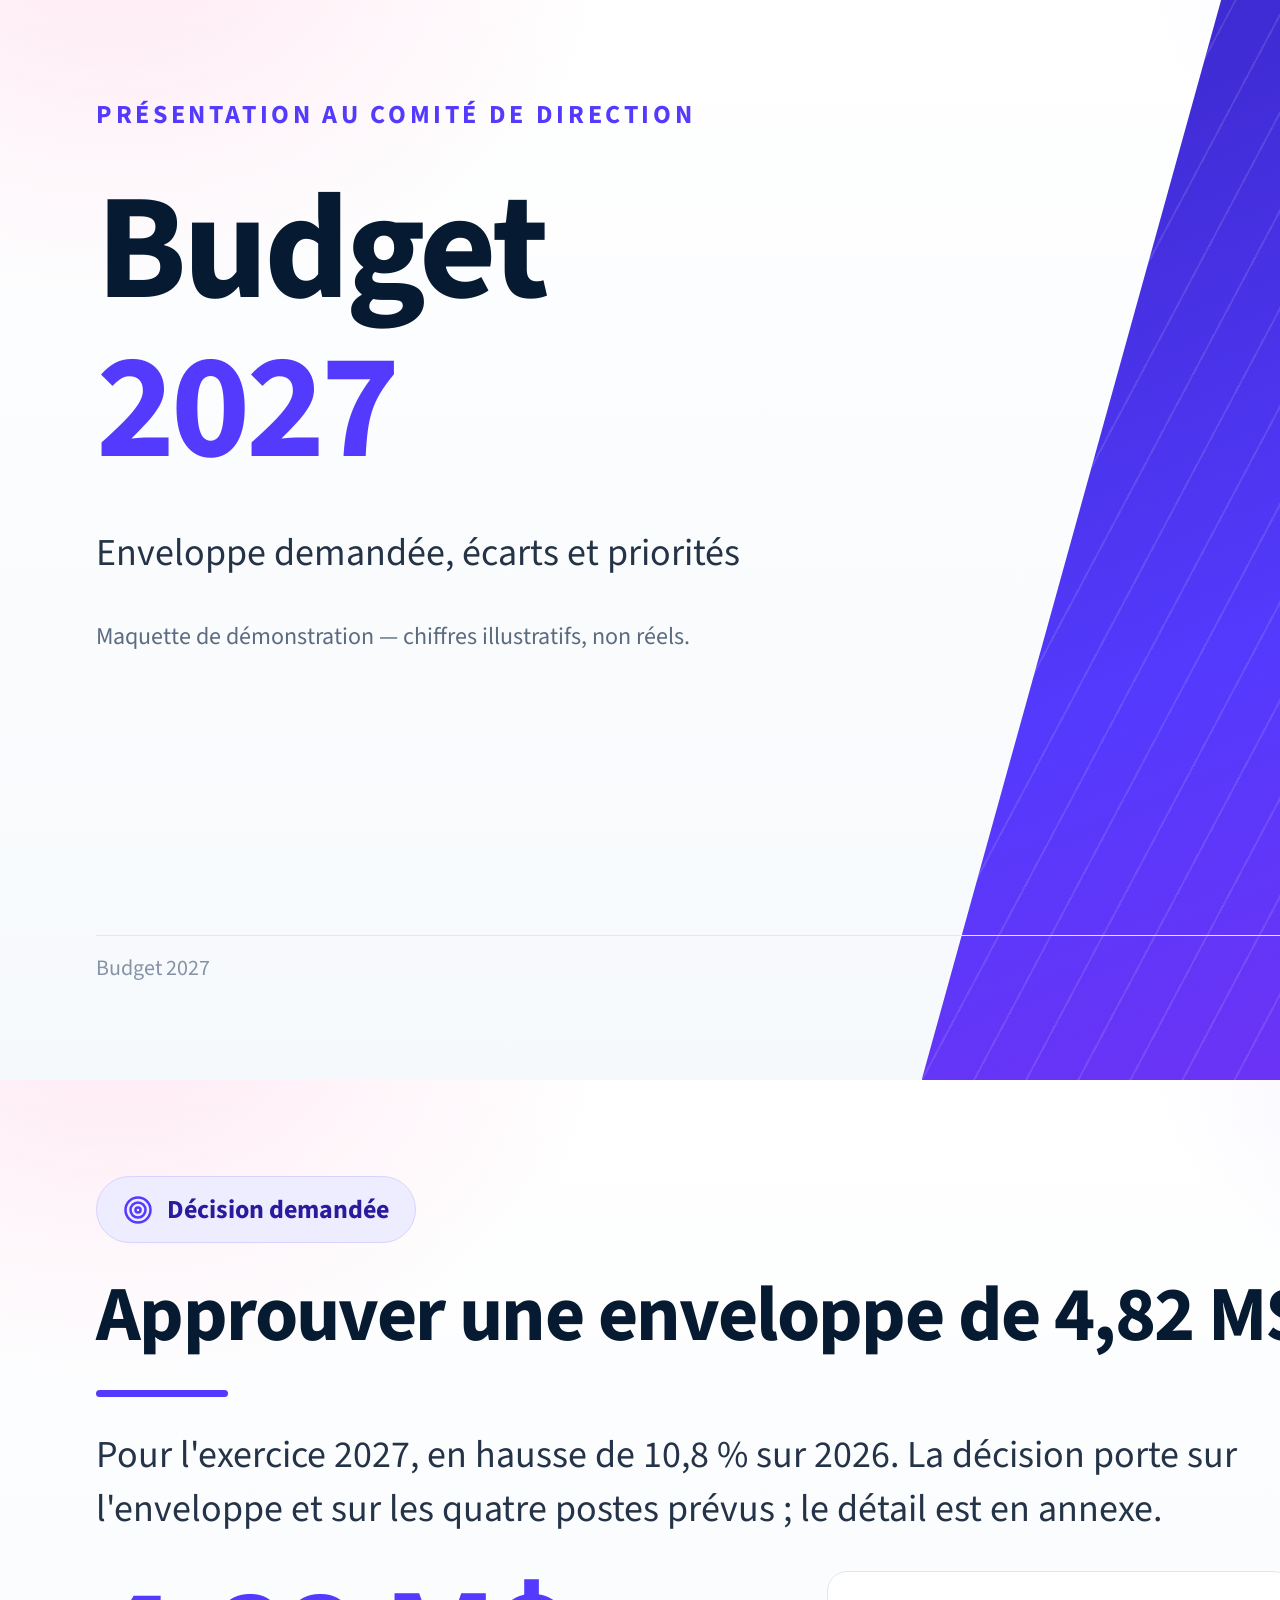
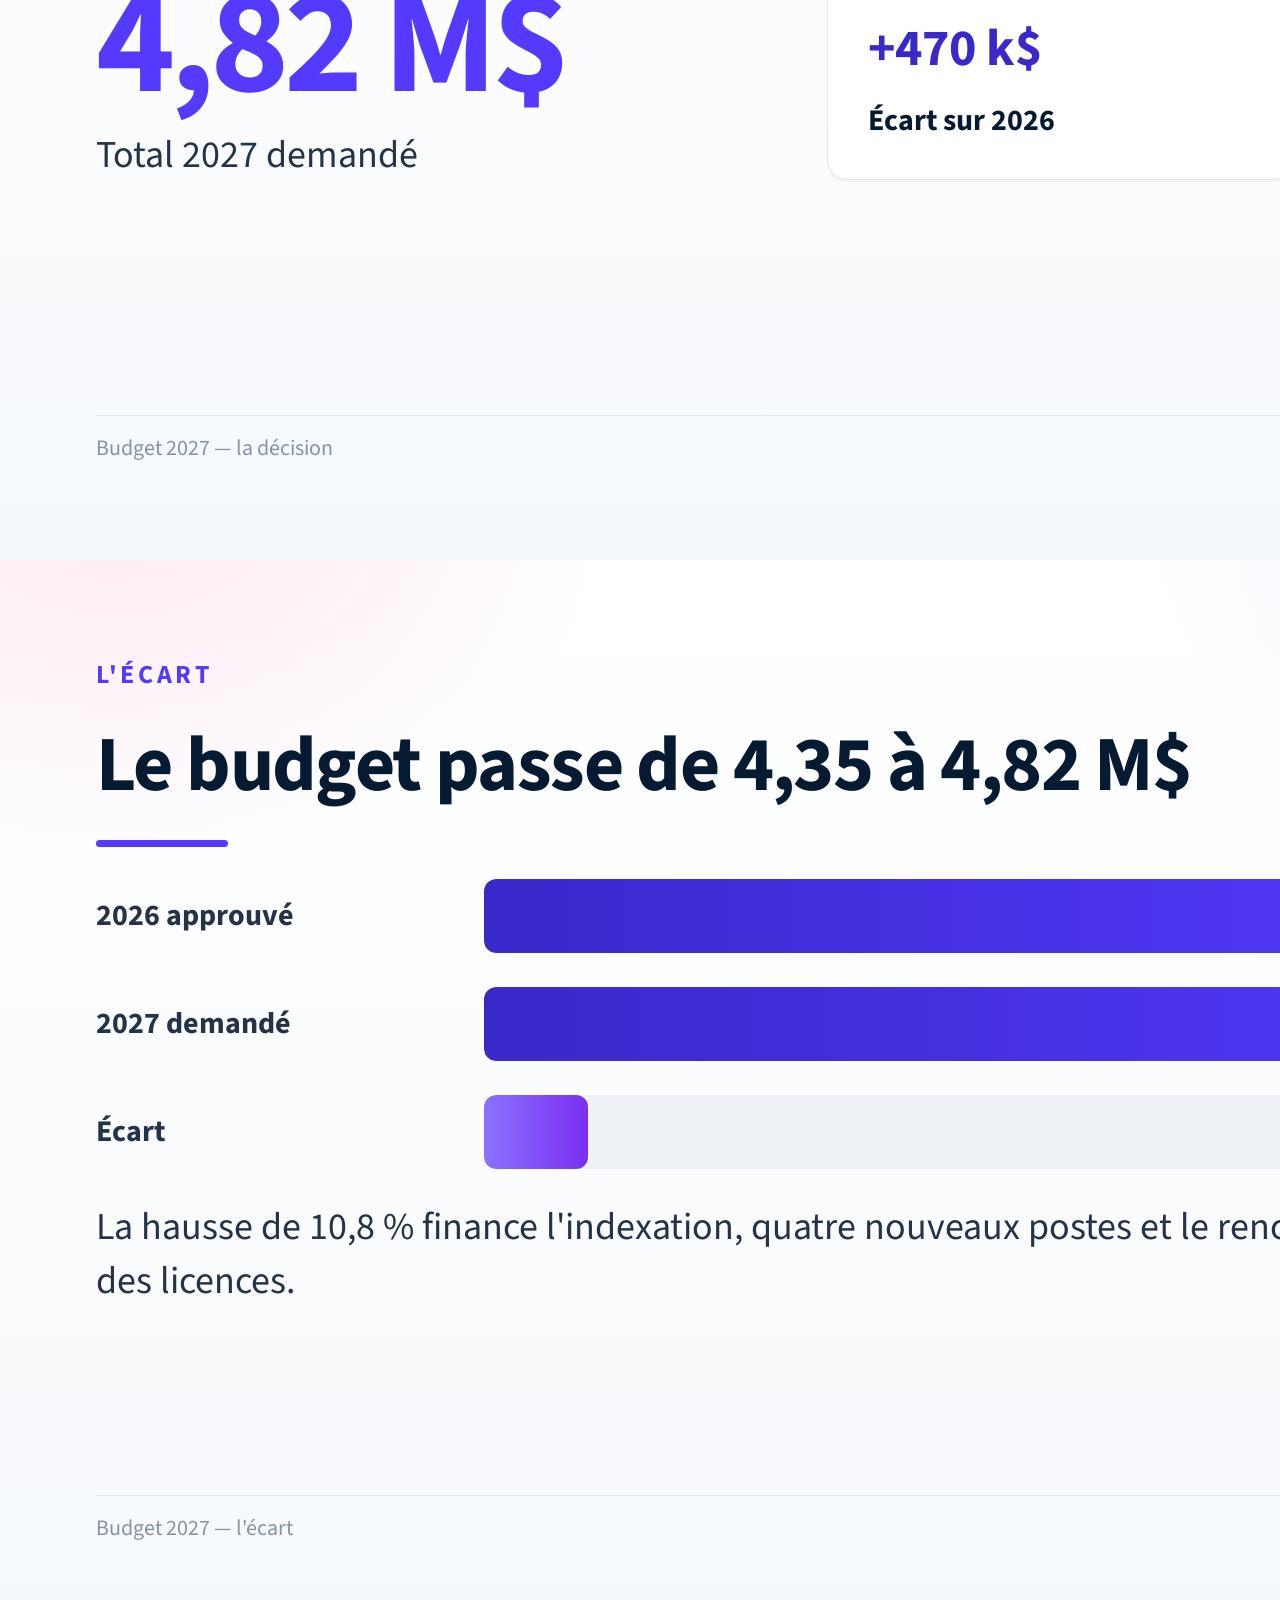
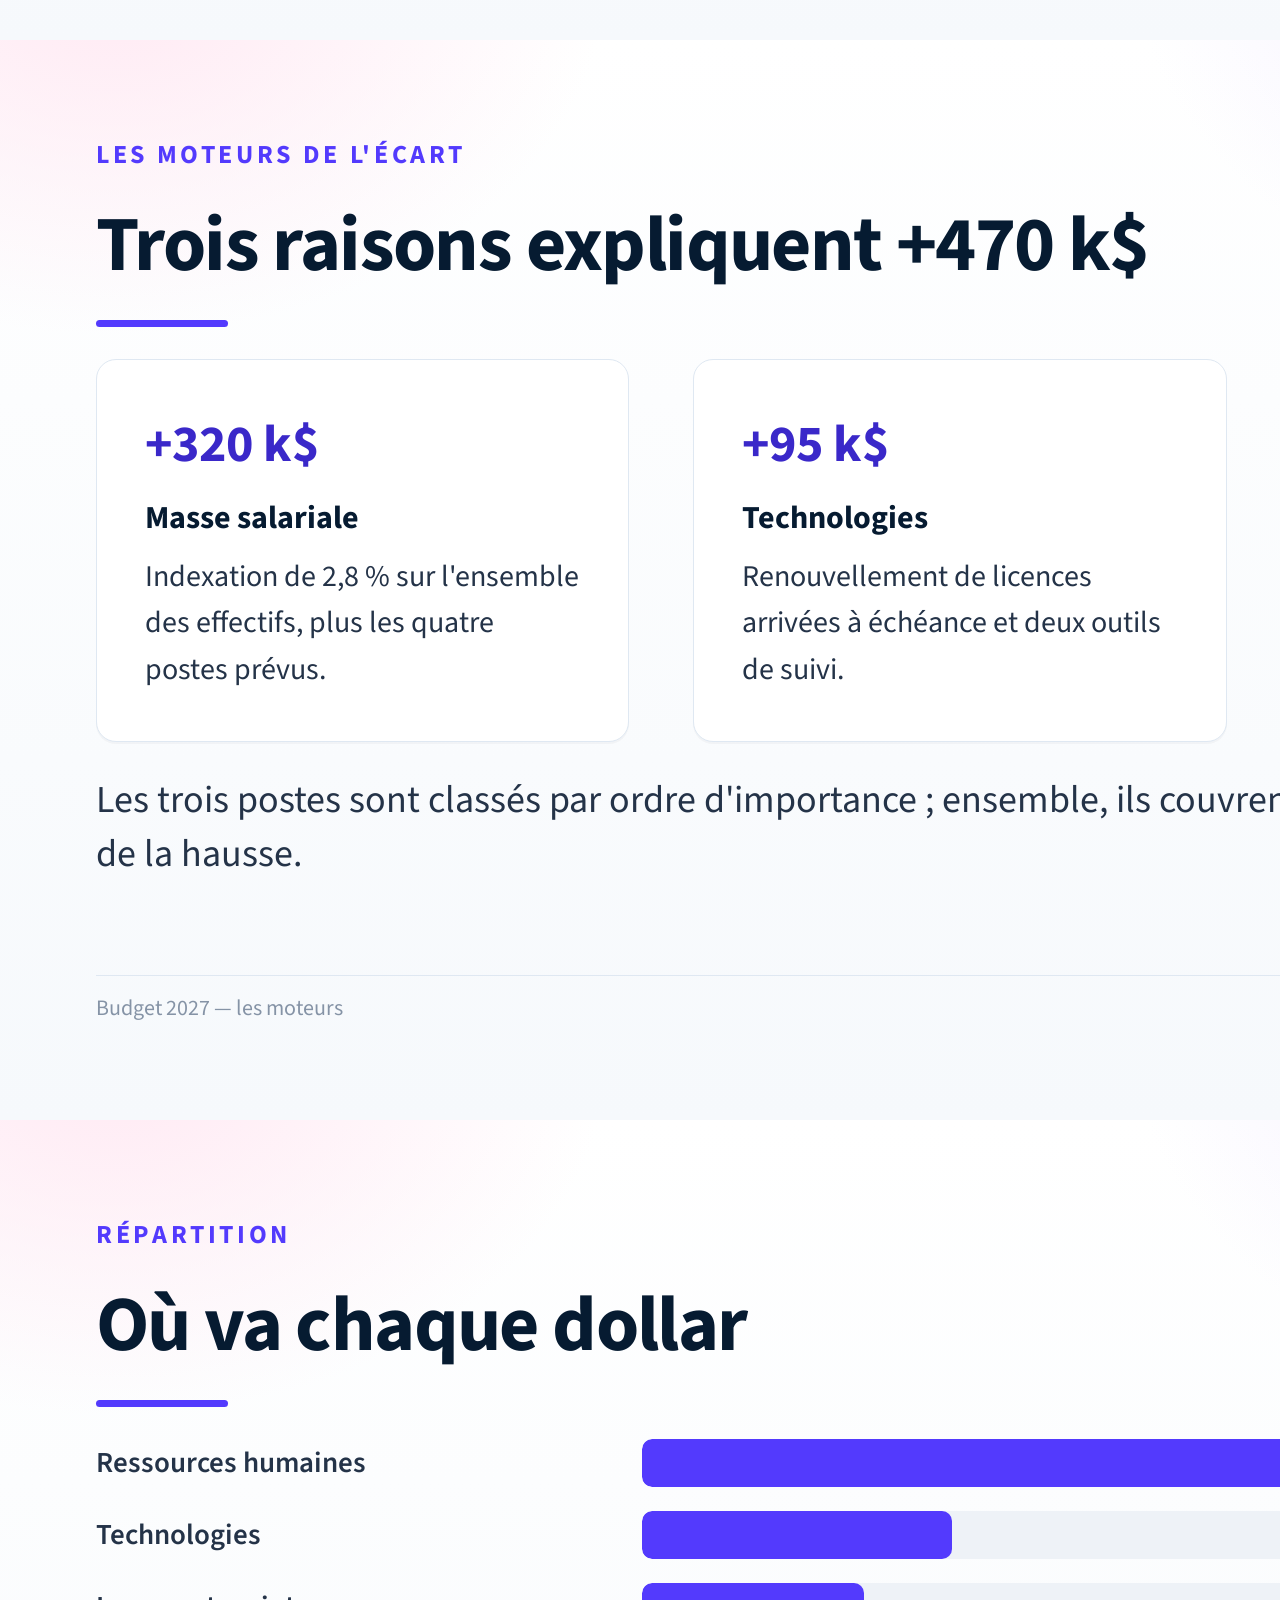
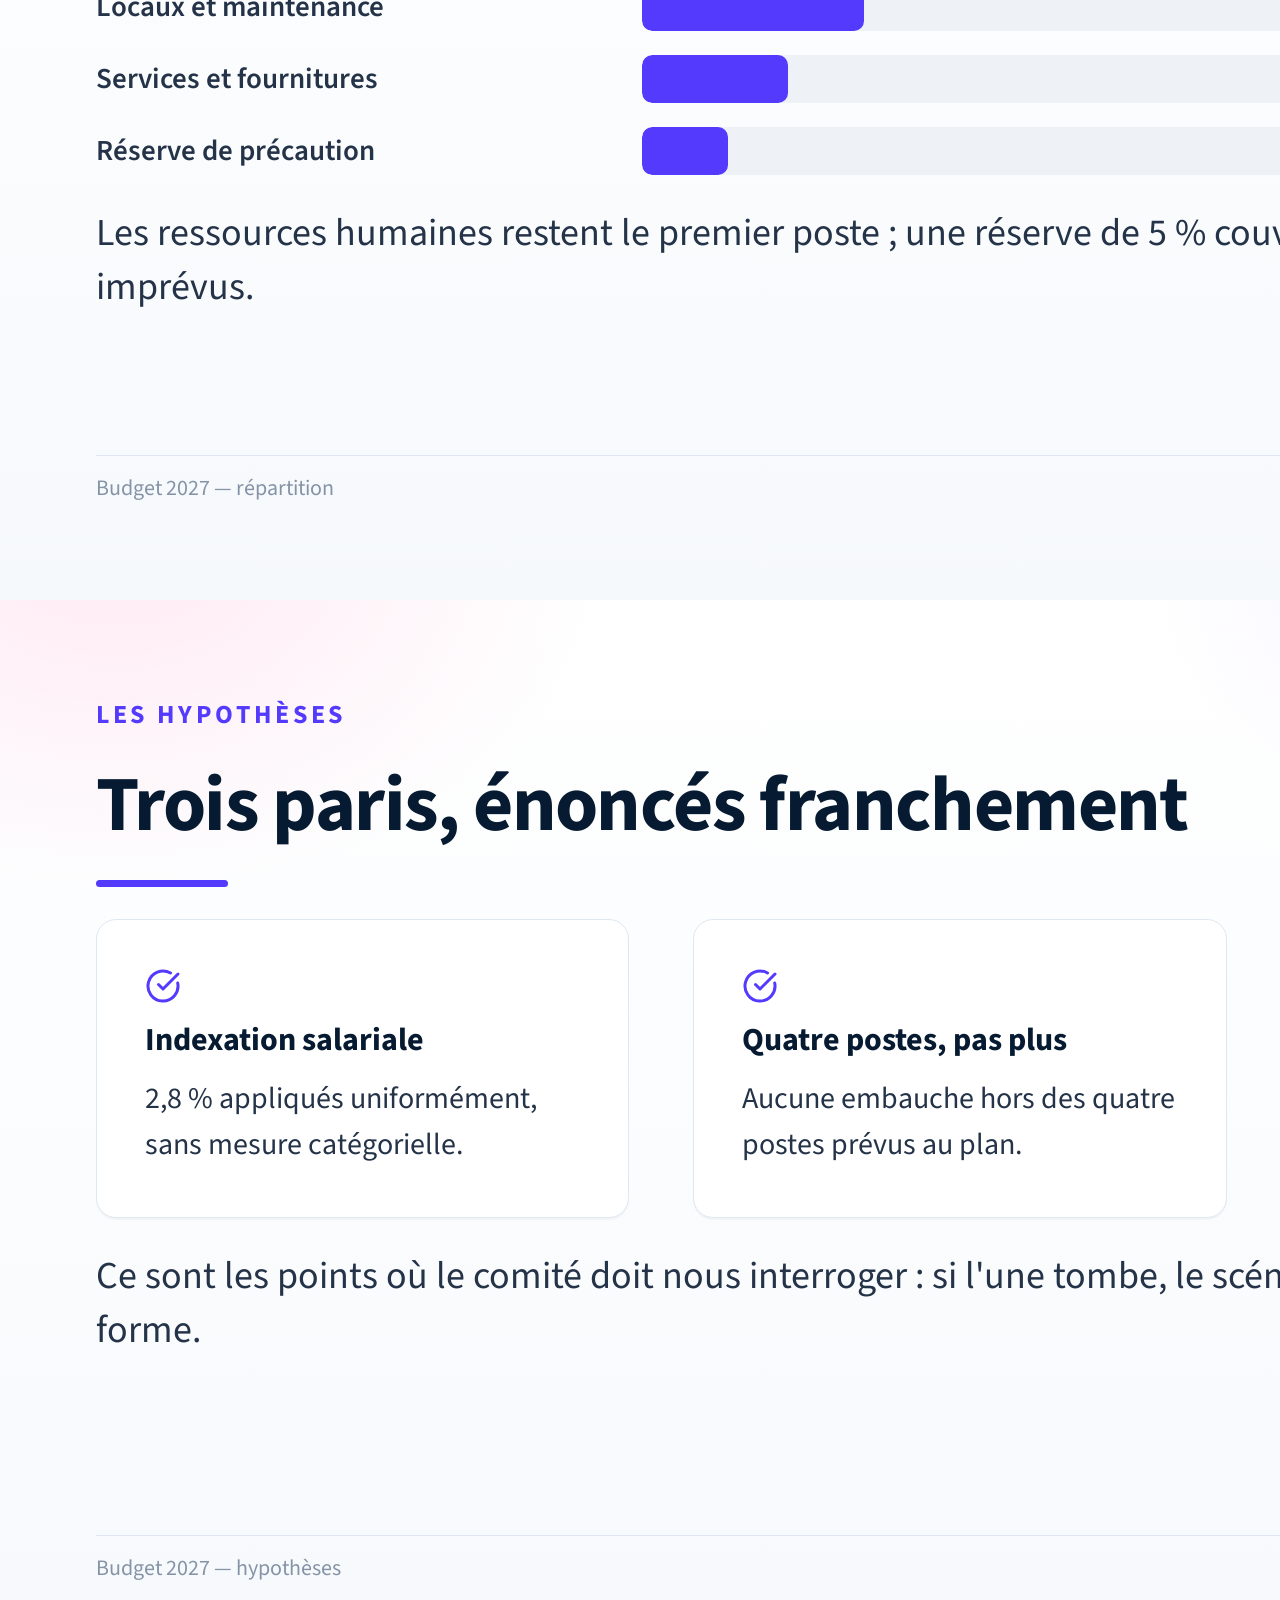
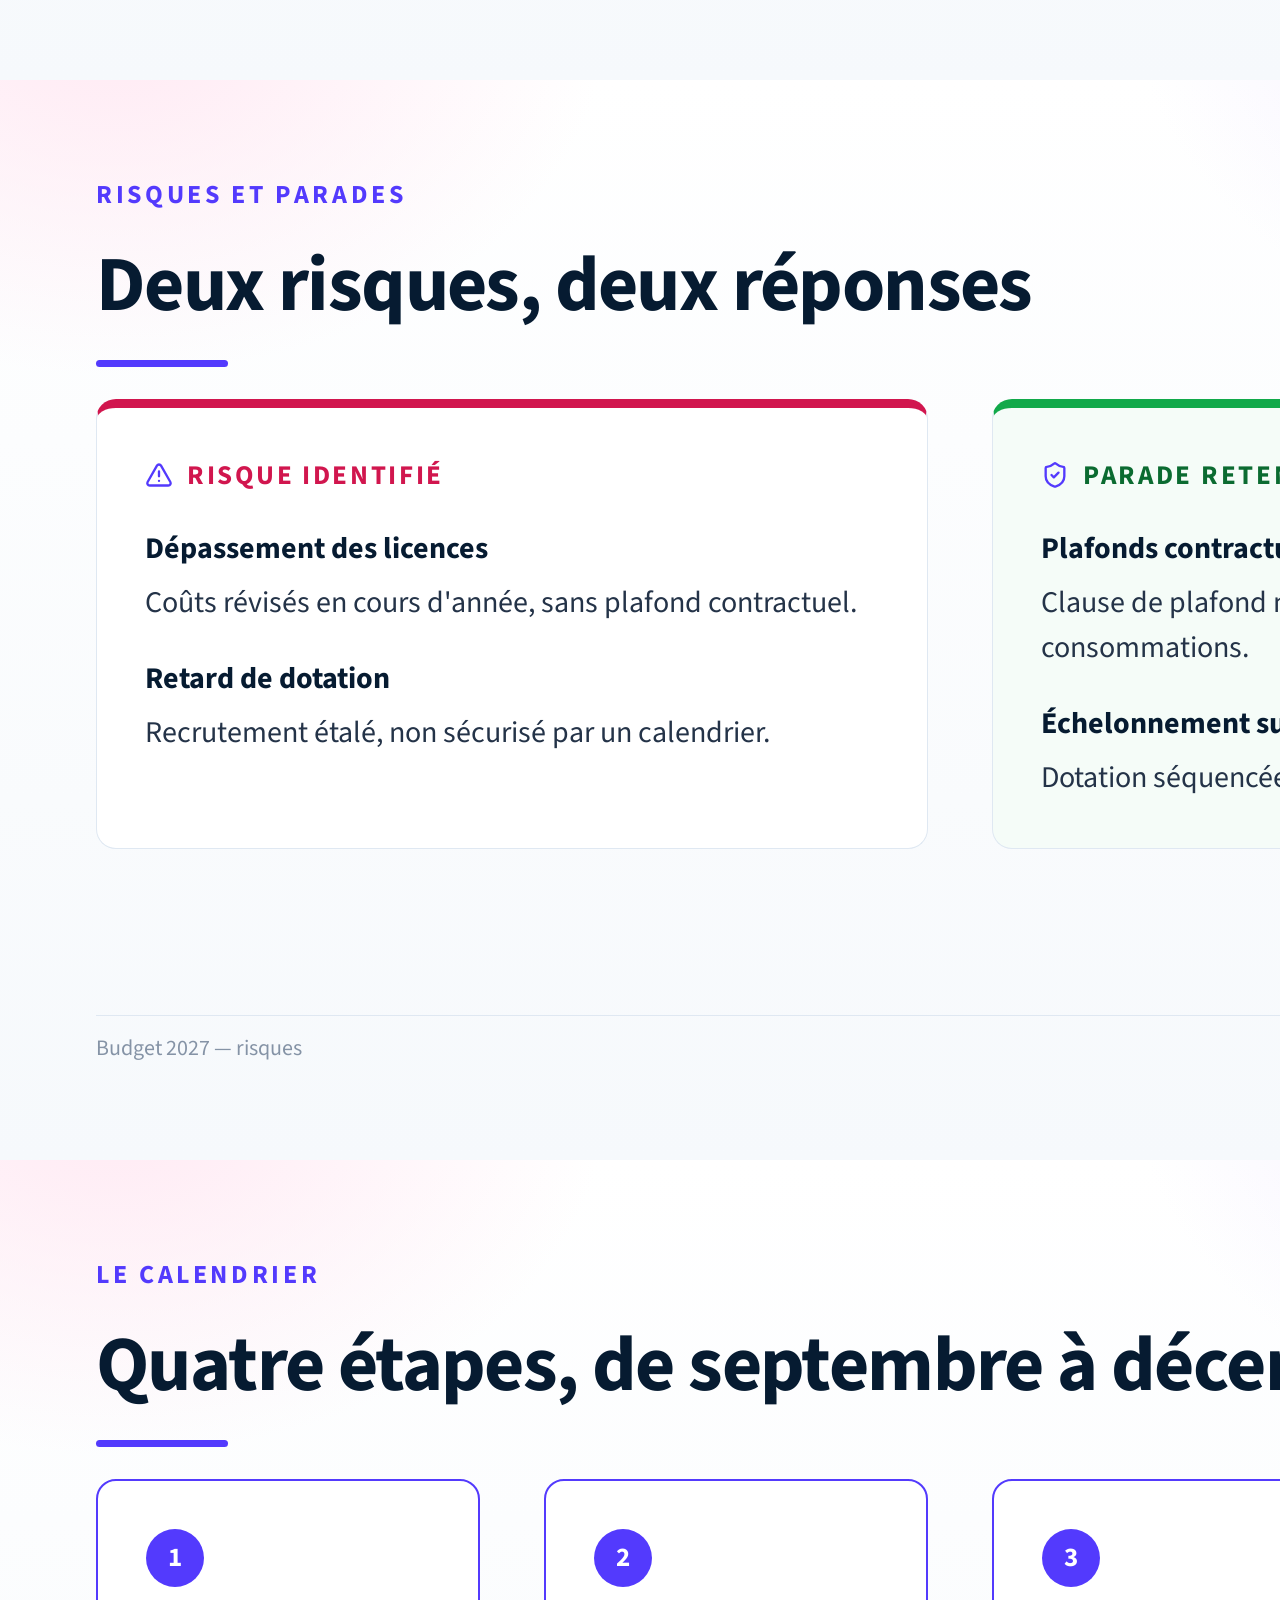
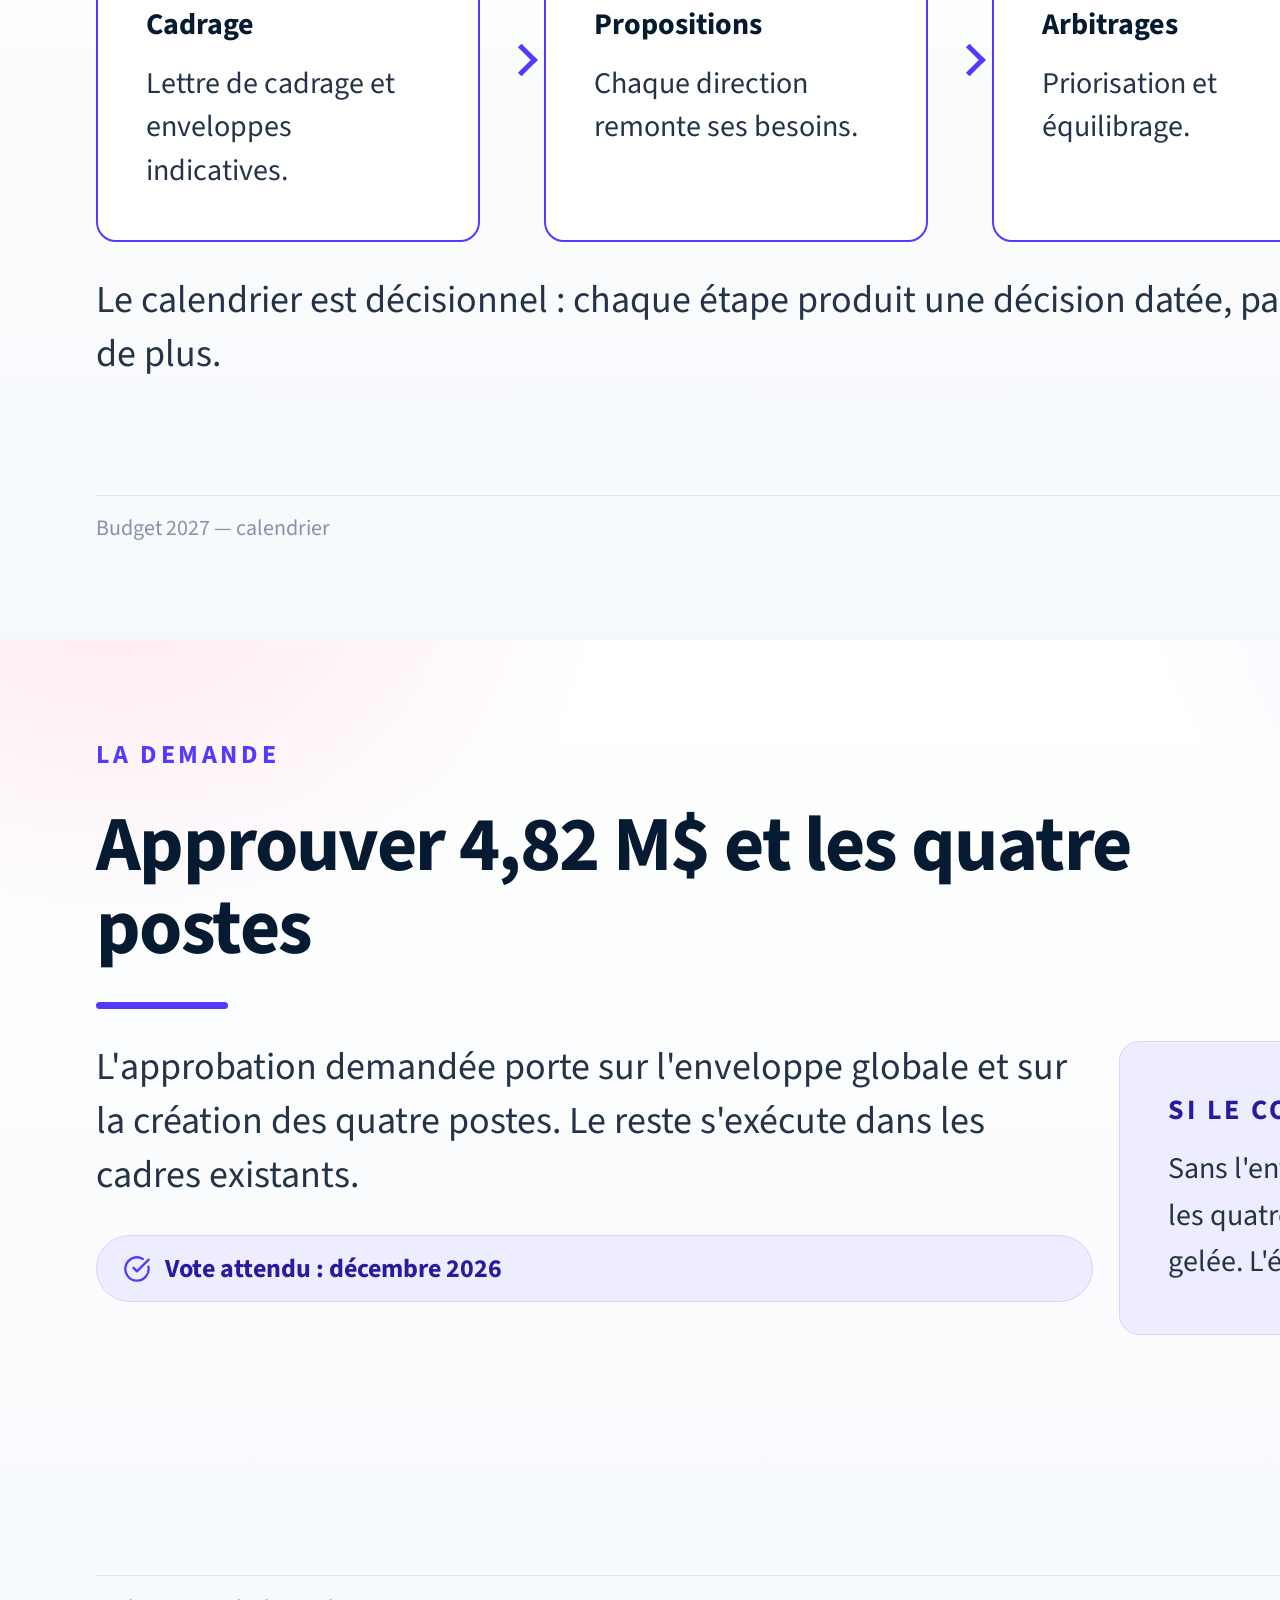
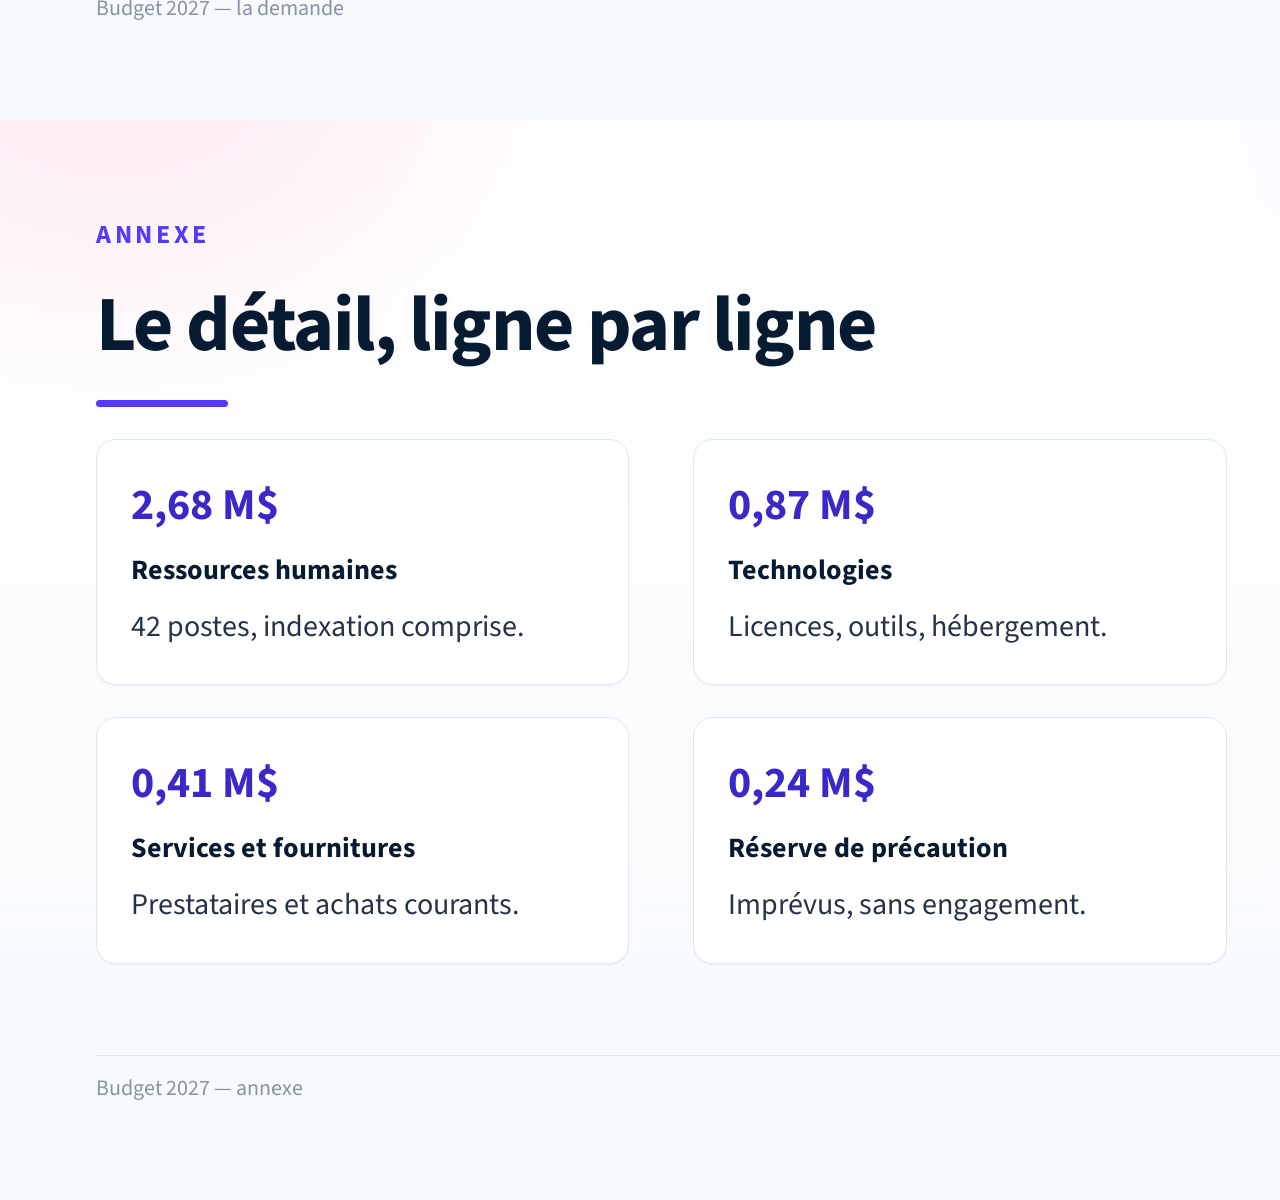
==== index.html @ 8be7728b "Budget 2027 — présentation (maquette)" ====
<!DOCTYPE html>
<html lang="fr"><head><meta charset="utf-8">
<title>Budget 2027 — présentation (maquette)</title>
<style>/* cyrillic-ext */
@font-face {
  font-family: 'Source Sans 3';
  font-style: normal;
  font-weight: 300;
  font-display: swap;
  src: url(fonts/font_10.woff2) format('woff2');
  unicode-range: U+0460-052F, U+1C80-1C8A, U+20B4, U+2DE0-2DFF, U+A640-A69F, U+FE2E-FE2F;
}
/* cyrillic */
@font-face {
  font-family: 'Source Sans 3';
  font-style: normal;
  font-weight: 300;
  font-display: swap;
  src: url(fonts/font_12.woff2) format('woff2');
  unicode-range: U+0301, U+0400-045F, U+0490-0491, U+04B0-04B1, U+2116;
}
/* greek-ext */
@font-face {
  font-family: 'Source Sans 3';
  font-style: normal;
  font-weight: 300;
  font-display: swap;
  src: url(fonts/font_11.woff2) format('woff2');
  unicode-range: U+1F00-1FFF;
}
/* greek */
@font-face {
  font-family: 'Source Sans 3';
  font-style: normal;
  font-weight: 300;
  font-display: swap;
  src: url(fonts/font_13.woff2) format('woff2');
  unicode-range: U+0370-0377, U+037A-037F, U+0384-038A, U+038C, U+038E-03A1, U+03A3-03FF;
}
/* vietnamese */
@font-face {
  font-family: 'Source Sans 3';
  font-style: normal;
  font-weight: 300;
  font-display: swap;
  src: url(fonts/font_08.woff2) format('woff2');
  unicode-range: U+0102-0103, U+0110-0111, U+0128-0129, U+0168-0169, U+01A0-01A1, U+01AF-01B0, U+0300-0301, U+0303-0304, U+0308-0309, U+0323, U+0329, U+1EA0-1EF9, U+20AB;
}
/* latin-ext */
@font-face {
  font-family: 'Source Sans 3';
  font-style: normal;
  font-weight: 300;
  font-display: swap;
  src: url(fonts/font_09.woff2) format('woff2');
  unicode-range: U+0100-02BA, U+02BD-02C5, U+02C7-02CC, U+02CE-02D7, U+02DD-02FF, U+0304, U+0308, U+0329, U+1D00-1DBF, U+1E00-1E9F, U+1EF2-1EFF, U+2020, U+20A0-20AB, U+20AD-20C4, U+2113, U+2C60-2C7F, U+A720-A7FF;
}
/* latin */
@font-face {
  font-family: 'Source Sans 3';
  font-style: normal;
  font-weight: 300;
  font-display: swap;
  src: url(fonts/font_07.woff2) format('woff2');
  unicode-range: U+0000-00FF, U+0131, U+0152-0153, U+02BB-02BC, U+02C6, U+02DA, U+02DC, U+0304, U+0308, U+0329, U+2000-206F, U+20AC, U+2122, U+2191, U+2193, U+2212, U+2215, U+FEFF, U+FFFD;
}
/* cyrillic-ext */
@font-face {
  font-family: 'Source Sans 3';
  font-style: normal;
  font-weight: 400;
  font-display: swap;
  src: url(fonts/font_10.woff2) format('woff2');
  unicode-range: U+0460-052F, U+1C80-1C8A, U+20B4, U+2DE0-2DFF, U+A640-A69F, U+FE2E-FE2F;
}
/* cyrillic */
@font-face {
  font-family: 'Source Sans 3';
  font-style: normal;
  font-weight: 400;
  font-display: swap;
  src: url(fonts/font_12.woff2) format('woff2');
  unicode-range: U+0301, U+0400-045F, U+0490-0491, U+04B0-04B1, U+2116;
}
/* greek-ext */
@font-face {
  font-family: 'Source Sans 3';
  font-style: normal;
  font-weight: 400;
  font-display: swap;
  src: url(fonts/font_11.woff2) format('woff2');
  unicode-range: U+1F00-1FFF;
}
/* greek */
@font-face {
  font-family: 'Source Sans 3';
  font-style: normal;
  font-weight: 400;
  font-display: swap;
  src: url(fonts/font_13.woff2) format('woff2');
  unicode-range: U+0370-0377, U+037A-037F, U+0384-038A, U+038C, U+038E-03A1, U+03A3-03FF;
}
/* vietnamese */
@font-face {
  font-family: 'Source Sans 3';
  font-style: normal;
  font-weight: 400;
  font-display: swap;
  src: url(fonts/font_08.woff2) format('woff2');
  unicode-range: U+0102-0103, U+0110-0111, U+0128-0129, U+0168-0169, U+01A0-01A1, U+01AF-01B0, U+0300-0301, U+0303-0304, U+0308-0309, U+0323, U+0329, U+1EA0-1EF9, U+20AB;
}
/* latin-ext */
@font-face {
  font-family: 'Source Sans 3';
  font-style: normal;
  font-weight: 400;
  font-display: swap;
  src: url(fonts/font_09.woff2) format('woff2');
  unicode-range: U+0100-02BA, U+02BD-02C5, U+02C7-02CC, U+02CE-02D7, U+02DD-02FF, U+0304, U+0308, U+0329, U+1D00-1DBF, U+1E00-1E9F, U+1EF2-1EFF, U+2020, U+20A0-20AB, U+20AD-20C4, U+2113, U+2C60-2C7F, U+A720-A7FF;
}
/* latin */
@font-face {
  font-family: 'Source Sans 3';
  font-style: normal;
  font-weight: 400;
  font-display: swap;
  src: url(fonts/font_07.woff2) format('woff2');
  unicode-range: U+0000-00FF, U+0131, U+0152-0153, U+02BB-02BC, U+02C6, U+02DA, U+02DC, U+0304, U+0308, U+0329, U+2000-206F, U+20AC, U+2122, U+2191, U+2193, U+2212, U+2215, U+FEFF, U+FFFD;
}
/* cyrillic-ext */
@font-face {
  font-family: 'Source Sans 3';
  font-style: normal;
  font-weight: 600;
  font-display: swap;
  src: url(fonts/font_10.woff2) format('woff2');
  unicode-range: U+0460-052F, U+1C80-1C8A, U+20B4, U+2DE0-2DFF, U+A640-A69F, U+FE2E-FE2F;
}
/* cyrillic */
@font-face {
  font-family: 'Source Sans 3';
  font-style: normal;
  font-weight: 600;
  font-display: swap;
  src: url(fonts/font_12.woff2) format('woff2');
  unicode-range: U+0301, U+0400-045F, U+0490-0491, U+04B0-04B1, U+2116;
}
/* greek-ext */
@font-face {
  font-family: 'Source Sans 3';
  font-style: normal;
  font-weight: 600;
  font-display: swap;
  src: url(fonts/font_11.woff2) format('woff2');
  unicode-range: U+1F00-1FFF;
}
/* greek */
@font-face {
  font-family: 'Source Sans 3';
  font-style: normal;
  font-weight: 600;
  font-display: swap;
  src: url(fonts/font_13.woff2) format('woff2');
  unicode-range: U+0370-0377, U+037A-037F, U+0384-038A, U+038C, U+038E-03A1, U+03A3-03FF;
}
/* vietnamese */
@font-face {
  font-family: 'Source Sans 3';
  font-style: normal;
  font-weight: 600;
  font-display: swap;
  src: url(fonts/font_08.woff2) format('woff2');
  unicode-range: U+0102-0103, U+0110-0111, U+0128-0129, U+0168-0169, U+01A0-01A1, U+01AF-01B0, U+0300-0301, U+0303-0304, U+0308-0309, U+0323, U+0329, U+1EA0-1EF9, U+20AB;
}
/* latin-ext */
@font-face {
  font-family: 'Source Sans 3';
  font-style: normal;
  font-weight: 600;
  font-display: swap;
  src: url(fonts/font_09.woff2) format('woff2');
  unicode-range: U+0100-02BA, U+02BD-02C5, U+02C7-02CC, U+02CE-02D7, U+02DD-02FF, U+0304, U+0308, U+0329, U+1D00-1DBF, U+1E00-1E9F, U+1EF2-1EFF, U+2020, U+20A0-20AB, U+20AD-20C4, U+2113, U+2C60-2C7F, U+A720-A7FF;
}
/* latin */
@font-face {
  font-family: 'Source Sans 3';
  font-style: normal;
  font-weight: 600;
  font-display: swap;
  src: url(fonts/font_07.woff2) format('woff2');
  unicode-range: U+0000-00FF, U+0131, U+0152-0153, U+02BB-02BC, U+02C6, U+02DA, U+02DC, U+0304, U+0308, U+0329, U+2000-206F, U+20AC, U+2122, U+2191, U+2193, U+2212, U+2215, U+FEFF, U+FFFD;
}
/* cyrillic-ext */
@font-face {
  font-family: 'Source Sans 3';
  font-style: normal;
  font-weight: 700;
  font-display: swap;
  src: url(fonts/font_10.woff2) format('woff2');
  unicode-range: U+0460-052F, U+1C80-1C8A, U+20B4, U+2DE0-2DFF, U+A640-A69F, U+FE2E-FE2F;
}
/* cyrillic */
@font-face {
  font-family: 'Source Sans 3';
  font-style: normal;
  font-weight: 700;
  font-display: swap;
  src: url(fonts/font_12.woff2) format('woff2');
  unicode-range: U+0301, U+0400-045F, U+0490-0491, U+04B0-04B1, U+2116;
}
/* greek-ext */
@font-face {
  font-family: 'Source Sans 3';
  font-style: normal;
  font-weight: 700;
  font-display: swap;
  src: url(fonts/font_11.woff2) format('woff2');
  unicode-range: U+1F00-1FFF;
}
/* greek */
@font-face {
  font-family: 'Source Sans 3';
  font-style: normal;
  font-weight: 700;
  font-display: swap;
  src: url(fonts/font_13.woff2) format('woff2');
  unicode-range: U+0370-0377, U+037A-037F, U+0384-038A, U+038C, U+038E-03A1, U+03A3-03FF;
}
/* vietnamese */
@font-face {
  font-family: 'Source Sans 3';
  font-style: normal;
  font-weight: 700;
  font-display: swap;
  src: url(fonts/font_08.woff2) format('woff2');
  unicode-range: U+0102-0103, U+0110-0111, U+0128-0129, U+0168-0169, U+01A0-01A1, U+01AF-01B0, U+0300-0301, U+0303-0304, U+0308-0309, U+0323, U+0329, U+1EA0-1EF9, U+20AB;
}
/* latin-ext */
@font-face {
  font-family: 'Source Sans 3';
  font-style: normal;
  font-weight: 700;
  font-display: swap;
  src: url(fonts/font_09.woff2) format('woff2');
  unicode-range: U+0100-02BA, U+02BD-02C5, U+02C7-02CC, U+02CE-02D7, U+02DD-02FF, U+0304, U+0308, U+0329, U+1D00-1DBF, U+1E00-1E9F, U+1EF2-1EFF, U+2020, U+20A0-20AB, U+20AD-20C4, U+2113, U+2C60-2C7F, U+A720-A7FF;
}
/* latin */
@font-face {
  font-family: 'Source Sans 3';
  font-style: normal;
  font-weight: 700;
  font-display: swap;
  src: url(fonts/font_07.woff2) format('woff2');
  unicode-range: U+0000-00FF, U+0131, U+0152-0153, U+02BB-02BC, U+02C6, U+02DA, U+02DC, U+0304, U+0308, U+0329, U+2000-206F, U+20AC, U+2122, U+2191, U+2193, U+2212, U+2215, U+FEFF, U+FFFD;
}
/* cyrillic-ext */
@font-face {
  font-family: 'Source Code Pro';
  font-style: normal;
  font-weight: 400;
  font-display: swap;
  src: url(fonts/font_01.woff2) format('woff2');
  unicode-range: U+0460-052F, U+1C80-1C8A, U+20B4, U+2DE0-2DFF, U+A640-A69F, U+FE2E-FE2F;
}
/* cyrillic */
@font-face {
  font-family: 'Source Code Pro';
  font-style: normal;
  font-weight: 400;
  font-display: swap;
  src: url(fonts/font_04.woff2) format('woff2');
  unicode-range: U+0301, U+0400-045F, U+0490-0491, U+04B0-04B1, U+2116;
}
/* greek-ext */
@font-face {
  font-family: 'Source Code Pro';
  font-style: normal;
  font-weight: 400;
  font-display: swap;
  src: url(fonts/font_02.woff2) format('woff2');
  unicode-range: U+1F00-1FFF;
}
/* greek */
@font-face {
  font-family: 'Source Code Pro';
  font-style: normal;
  font-weight: 400;
  font-display: swap;
  src: url(fonts/font_06.woff2) format('woff2');
  unicode-range: U+0370-0377, U+037A-037F, U+0384-038A, U+038C, U+038E-03A1, U+03A3-03FF;
}
/* vietnamese */
@font-face {
  font-family: 'Source Code Pro';
  font-style: normal;
  font-weight: 400;
  font-display: swap;
  src: url(fonts/font_03.woff2) format('woff2');
  unicode-range: U+0102-0103, U+0110-0111, U+0128-0129, U+0168-0169, U+01A0-01A1, U+01AF-01B0, U+0300-0301, U+0303-0304, U+0308-0309, U+0323, U+0329, U+1EA0-1EF9, U+20AB;
}
/* latin-ext */
@font-face {
  font-family: 'Source Code Pro';
  font-style: normal;
  font-weight: 400;
  font-display: swap;
  src: url(fonts/font_00.woff2) format('woff2');
  unicode-range: U+0100-02BA, U+02BD-02C5, U+02C7-02CC, U+02CE-02D7, U+02DD-02FF, U+0304, U+0308, U+0329, U+1D00-1DBF, U+1E00-1E9F, U+1EF2-1EFF, U+2020, U+20A0-20AB, U+20AD-20C4, U+2113, U+2C60-2C7F, U+A720-A7FF;
}
/* latin */
@font-face {
  font-family: 'Source Code Pro';
  font-style: normal;
  font-weight: 400;
  font-display: swap;
  src: url(fonts/font_05.woff2) format('woff2');
  unicode-range: U+0000-00FF, U+0131, U+0152-0153, U+02BB-02BC, U+02C6, U+02DA, U+02DC, U+0304, U+0308, U+0329, U+2000-206F, U+20AC, U+2122, U+2191, U+2193, U+2212, U+2215, U+FEFF, U+FFFD;
}
/* cyrillic-ext */
@font-face {
  font-family: 'Source Code Pro';
  font-style: normal;
  font-weight: 700;
  font-display: swap;
  src: url(fonts/font_01.woff2) format('woff2');
  unicode-range: U+0460-052F, U+1C80-1C8A, U+20B4, U+2DE0-2DFF, U+A640-A69F, U+FE2E-FE2F;
}
/* cyrillic */
@font-face {
  font-family: 'Source Code Pro';
  font-style: normal;
  font-weight: 700;
  font-display: swap;
  src: url(fonts/font_04.woff2) format('woff2');
  unicode-range: U+0301, U+0400-045F, U+0490-0491, U+04B0-04B1, U+2116;
}
/* greek-ext */
@font-face {
  font-family: 'Source Code Pro';
  font-style: normal;
  font-weight: 700;
  font-display: swap;
  src: url(fonts/font_02.woff2) format('woff2');
  unicode-range: U+1F00-1FFF;
}
/* greek */
@font-face {
  font-family: 'Source Code Pro';
  font-style: normal;
  font-weight: 700;
  font-display: swap;
  src: url(fonts/font_06.woff2) format('woff2');
  unicode-range: U+0370-0377, U+037A-037F, U+0384-038A, U+038C, U+038E-03A1, U+03A3-03FF;
}
/* vietnamese */
@font-face {
  font-family: 'Source Code Pro';
  font-style: normal;
  font-weight: 700;
  font-display: swap;
  src: url(fonts/font_03.woff2) format('woff2');
  unicode-range: U+0102-0103, U+0110-0111, U+0128-0129, U+0168-0169, U+01A0-01A1, U+01AF-01B0, U+0300-0301, U+0303-0304, U+0308-0309, U+0323, U+0329, U+1EA0-1EF9, U+20AB;
}
/* latin-ext */
@font-face {
  font-family: 'Source Code Pro';
  font-style: normal;
  font-weight: 700;
  font-display: swap;
  src: url(fonts/font_00.woff2) format('woff2');
  unicode-range: U+0100-02BA, U+02BD-02C5, U+02C7-02CC, U+02CE-02D7, U+02DD-02FF, U+0304, U+0308, U+0329, U+1D00-1DBF, U+1E00-1E9F, U+1EF2-1EFF, U+2020, U+20A0-20AB, U+20AD-20C4, U+2113, U+2C60-2C7F, U+A720-A7FF;
}
/* latin */
@font-face {
  font-family: 'Source Code Pro';
  font-style: normal;
  font-weight: 700;
  font-display: swap;
  src: url(fonts/font_05.woff2) format('woff2');
  unicode-range: U+0000-00FF, U+0131, U+0152-0153, U+02BB-02BC, U+02C6, U+02DA, U+02DC, U+0304, U+0308, U+0329, U+2000-206F, U+20AC, U+2122, U+2191, U+2193, U+2212, U+2215, U+FEFF, U+FFFD;
}
</style>
<style>
:root{
  --marge:96px; --g:26px;
  --e1:8px; --e2:16px; --e3:24px; --e4:32px; --e5:48px; --e6:64px; --e7:96px;
  --t-kicker:26px; --t-h1:78px; --t-display:150px; --t-sub:38px; --t-body:30px; --t-cap:22px;
  --lh-t:1.06; --lh-c:1.55; --r:20px;
  --accent:#533afd; --accent2:#3a28c9; --accent-pale:#eeecff; --prune:#7a2ff0;
  --encre:#061b31; --corps:#243348; --vert:#12a94a; --rouge:#d1164e; --bord:#dfe8f2;
}
*{box-sizing:border-box;margin:0;padding:0}
body{background:#0d1117;font-family:'Source Sans 3','Liberation Sans',sans-serif;
     -webkit-font-smoothing:antialiased}
.slide{width:1920px;height:1080px;position:relative;overflow:hidden;
  background:radial-gradient(900px 620px at 88% -8%, #efe9ff 0%, rgba(239,233,255,0) 62%),
             radial-gradient(820px 600px at 6% -6%, #ffe9f3 0%, rgba(255,233,243,0) 60%),
             linear-gradient(#ffffff,#f6f9fc);
  color:var(--encre);display:grid;grid-template-columns:repeat(12,1fr);
  column-gap:var(--g);row-gap:var(--e4);padding:var(--marge);align-content:start}
.fond{position:absolute;inset:0;z-index:0;pointer-events:none}
.slide>*:not(.fond){z-index:1}

.kicker{font-size:var(--t-kicker);font-weight:700;color:var(--accent);
  letter-spacing:.14em;text-transform:uppercase}
.h1{font-size:var(--t-h1);font-weight:700;line-height:var(--lh-t);letter-spacing:-1.6px}
.sub{font-size:var(--t-sub);color:var(--corps);line-height:1.42}
.trait{height:7px;background:var(--accent);border-radius:4px;width:132px}
.ic{color:var(--accent);flex:0 0 auto}

.cartes{display:grid;grid-template-columns:repeat(3,1fr);column-gap:var(--e6)}
.carte{background:#fff;border:1px solid var(--bord);border-radius:var(--r);
  padding:var(--e5);display:flex;flex-direction:column;gap:var(--e2);
  box-shadow:0 2px 0 rgba(6,27,49,.03)}
.carte .lab{font-size:32px;font-weight:700;line-height:1.25}
.carte .corps{font-size:var(--t-body);line-height:var(--lh-c);color:var(--corps)}
.carte .val{font-size:52px;font-weight:700;color:var(--accent2);font-variant-numeric:tabular-nums}

.chip{display:inline-flex;align-items:center;gap:14px;background:var(--accent-pale);
  border:1px solid #d9d3ff;border-radius:999px;padding:14px 26px;
  font-size:26px;font-weight:700;color:#2a1a9e;justify-self:start}

/* --- couverture : deux plans + diagonale (dispositif porteur) --- */
.cover .plan{position:absolute;right:0;top:0;width:52%;height:100%;
  background:linear-gradient(158deg,#3a28c9 0%,#533afd 52%,#7a2ff0 100%);
  clip-path:polygon(30% 0,100% 0,100% 100%,0 100%);z-index:0}
.cover .plan::after{content:'';position:absolute;inset:0;
  background:repeating-linear-gradient(118deg,rgba(255,255,255,.11) 0 2px,transparent 2px 46px)}
.cover .anneau{position:absolute;right:8%;top:16%;width:420px;height:420px;border-radius:50%;
  border:2px solid rgba(255,255,255,.5);z-index:0}
.cover .anneau::after{content:'';position:absolute;inset:74px;border-radius:50%;
  border:2px solid rgba(255,255,255,.32)}
.cover .anneau::before{content:'';position:absolute;inset:150px;border-radius:50%;
  background:rgba(255,255,255,.14)}
.cover .bloc{grid-column:1/7;align-self:center;display:flex;flex-direction:column;gap:38px}
.cover .titre{font-size:var(--t-display);font-weight:700;line-height:1.06;letter-spacing:-4px}
.cover .titre em{font-style:normal;color:var(--accent)}
.cover .mention{font-size:24px;color:#5b6b80}

/* --- écart : barres comparées --- */
.barres{background:none;border:0;padding:0;box-shadow:none;
  display:flex;flex-direction:column;gap:34px}
.barre{display:grid;grid-template-columns:360px 1fr 250px;align-items:center;gap:28px}
.barre .an{font-size:30px;font-weight:700;color:var(--corps)}
.barre .piste{height:74px;background:#eef2f7;border-radius:12px;overflow:hidden}
.barre .piste i{display:block;height:100%;border-radius:12px}
.barre .v{font-size:44px;font-weight:700;text-align:right;font-variant-numeric:tabular-nums}
.barre.total .piste i{background:linear-gradient(90deg,var(--accent2),var(--accent))}
.barre.ecart .piste i{background:linear-gradient(90deg,#8a72ff,var(--prune))}

/* --- répartition : barres par poste --- */
.rep{background:none;border:0;padding:0;box-shadow:none;
  display:flex;flex-direction:column;gap:24px}
.ligne{display:grid;grid-template-columns:520px 1fr 200px;align-items:center;gap:26px;
  font-size:29px}
.ligne .nom{color:var(--corps);font-weight:600}
.ligne .jauge{height:48px;background:#eef2f7;border-radius:10px;overflow:hidden}
.ligne .jauge i{display:block;height:100%;background:var(--accent);border-radius:10px}
.ligne .pc{text-align:right;font-weight:700;font-variant-numeric:tabular-nums;color:var(--accent2)}

/* --- avant / après --- */
.avant-apres{grid-template-columns:1fr 1fr}
.panneau{border-radius:var(--r);padding:var(--e5);display:flex;flex-direction:column;
  gap:var(--e4);border:1px solid var(--bord);background:#fff}
.panneau.avant{border-top:9px solid var(--rouge)}
.panneau.apres{border-top:9px solid var(--vert);background:#f5fcf8}
.panneau .entete{font-size:27px;font-weight:700;letter-spacing:.1em;text-transform:uppercase;
  display:flex;align-items:center;gap:14px}
.panneau.avant .entete{color:var(--rouge)}
.panneau.apres .entete{color:#0b6b31}
.bloc-txt{display:flex;flex-direction:column;gap:10px}
.bloc-txt .t{font-size:30px;font-weight:700;color:var(--encre)}
.bloc-txt .d{font-size:30px;line-height:1.5;color:var(--corps)}

/* --- flux --- */
.flux{grid-template-columns:repeat(4,1fr)}
.flux .etape{background:#fff;border:2px solid var(--accent);border-radius:var(--r);
  padding:var(--e5);display:flex;flex-direction:column;gap:var(--e2);position:relative}
.flux .etape .num{width:58px;height:58px;border-radius:50%;background:var(--accent);color:#fff;
  font-size:27px;font-weight:700;display:flex;align-items:center;justify-content:center}
.flux .etape .lab{font-size:30px;font-weight:700}
.flux .etape .corps{font-size:30px;line-height:1.45;color:var(--corps)}
.flux .etape:not(:last-child)::after{content:'';position:absolute;top:50%;right:0;
  width:18px;height:18px;border-top:5px solid var(--accent);border-right:5px solid var(--accent);
  transform:translate(calc(100% + var(--e6)/2),-50%) rotate(45deg)}

/* --- demande --- */
.demande .gauche{grid-column:1/8;display:flex;flex-direction:column;gap:var(--e4)}
.demande .carte-alt{grid-column:8/-1;background:var(--accent-pale);border:1px solid #d9d3ff;
  border-radius:var(--r);padding:var(--e5);display:flex;flex-direction:column;gap:var(--e2);
  box-shadow:none}
.demande .carte-alt .t{font-size:28px;font-weight:700;color:#2a1a9e;text-transform:uppercase;
  letter-spacing:.1em}

.pied{position:absolute;left:var(--marge);right:var(--marge);bottom:96px;z-index:1;
  display:flex;justify-content:space-between;font-size:22px;color:#8593a6;
  border-top:1px solid var(--bord);padding-top:16px}
</style></head>
<body>
<div class="slide cover">
  <div class="fond"></div><div class="plan"></div><div class="anneau"></div>
  <div class="bloc">
    <div class="kicker">Présentation au comité de direction</div>
    <div class="titre">Budget<br><em>2027</em></div>
    <div class="sub">Enveloppe demandée, écarts et priorités</div>
    <div class="mention">Maquette de démonstration — chiffres illustratifs, non réels.</div>
  </div>
  <div class="pied"><span>Budget 2027</span><span>Décembre 2026</span></div>
</div><div class="slide">
  <div class="fond"></div>
  <div class="chip" style="grid-column:1/8"><svg class="ic" xmlns="http://www.w3.org/2000/svg" width="30" height="30" viewBox="0 0 24 24"><g fill="none" stroke="currentColor" stroke-linecap="round" stroke-linejoin="round" stroke-width="2"><circle cx="12" cy="12" r="10"/><circle cx="12" cy="12" r="6"/><circle cx="12" cy="12" r="2"/></g></svg>Décision demandée</div>
  <div class="h1" style="grid-column:1/11">Approuver une enveloppe de 4,82 M$</div>
  <div class="trait" style="grid-column:1/3"></div>
  <div class="sub" style="grid-column:1/9">Pour l'exercice 2027, en hausse de 10,8 % sur 2026. La décision porte sur l'enveloppe et sur les quatre postes prévus ; le détail est en annexe.</div>
  <div style="grid-column:1/6;display:flex;flex-direction:column;gap:10px">
    <div style="font-size:150px;font-weight:700;line-height:1.0;letter-spacing:-5px;color:var(--accent)">4,82&nbsp;M$</div>
    <div class="sub">Total 2027 demandé</div>
  </div>
  <div class="cartes" style="grid-column:6/-1;grid-template-columns:1fr 1fr;align-content:center">
    <div class="carte" style="padding:40px"><div class="val">+470&nbsp;k$</div><div class="lab" style="font-size:30px">Écart sur 2026</div></div>
    <div class="carte" style="padding:40px"><div class="val">+10,8&nbsp;%</div><div class="lab" style="font-size:30px">Variation</div></div>
  </div>
  <div class="pied"><span>Budget 2027 — la décision</span><span>2</span></div>
</div><div class="slide">
  <div class="fond"></div>
  <div class="kicker" style="grid-column:1/7">L'écart</div>
  <div class="h1" style="grid-column:1/11">Le budget passe de 4,35 à 4,82 M$</div>
  <div class="trait" style="grid-column:1/3"></div>
  <div class="carte barres" style="grid-column:1/-1">
    <div class="barre total">
      <div class="an">2026 approuvé</div>
      <div class="piste"><i style="width:90.2%"></i></div>
      <div class="v">4,35&nbsp;M$</div>
    </div>
    <div class="barre total">
      <div class="an">2027 demandé</div>
      <div class="piste"><i style="width:100%"></i></div>
      <div class="v">4,82&nbsp;M$</div>
    </div>
    <div class="barre ecart">
      <div class="an">Écart</div>
      <div class="piste"><i style="width:9.8%"></i></div>
      <div class="v">+470&nbsp;k$</div>
    </div>
  </div>
  <div class="sub" style="grid-column:1/11">La hausse de 10,8 % finance l'indexation, quatre nouveaux postes et le renouvellement des licences.</div>
  <div class="pied"><span>Budget 2027 — l'écart</span><span>3</span></div>
</div><div class="slide">
  <div class="fond"></div>
  <div class="kicker" style="grid-column:1/7">Les moteurs de l'écart</div>
  <div class="h1" style="grid-column:1/11">Trois raisons expliquent +470 k$</div>
  <div class="trait" style="grid-column:1/3"></div>
  <div class="cartes" style="grid-column:1/-1">
<div class="carte"><div class="val">+320&nbsp;k$</div><div class="lab">Masse salariale</div><div class="corps">Indexation de 2,8 % sur l'ensemble des effectifs, plus les quatre postes prévus.</div></div>
<div class="carte"><div class="val">+95&nbsp;k$</div><div class="lab">Technologies</div><div class="corps">Renouvellement de licences arrivées à échéance et deux outils de suivi.</div></div>
<div class="carte"><div class="val">+55&nbsp;k$</div><div class="lab">Locaux et maintenance</div><div class="corps">Contrats de maintenance révisés et charges locatives.</div></div>
  </div>
  <div class="sub" style="grid-column:1/11">Les trois postes sont classés par ordre d'importance ; ensemble, ils couvrent l'intégralité de la hausse.</div>
  <div class="pied"><span>Budget 2027 — les moteurs</span><span>4</span></div>
</div><div class="slide">
  <div class="fond"></div>
  <div class="kicker" style="grid-column:1/7">Répartition</div>
  <div class="h1" style="grid-column:1/11">Où va chaque dollar</div>
  <div class="trait" style="grid-column:1/3"></div>
  <div class="carte rep" style="grid-column:1/-1">
<div class="ligne"><div class="nom">Ressources humaines</div><div class="jauge"><i style="width:100%"></i></div><div class="pc">55,6&nbsp;%</div></div>
<div class="ligne"><div class="nom">Technologies</div><div class="jauge"><i style="width:32.4%"></i></div><div class="pc">18,0&nbsp;%</div></div>
<div class="ligne"><div class="nom">Locaux et maintenance</div><div class="jauge"><i style="width:23.2%"></i></div><div class="pc">12,9&nbsp;%</div></div>
<div class="ligne"><div class="nom">Services et fournitures</div><div class="jauge"><i style="width:15.3%"></i></div><div class="pc">8,5&nbsp;%</div></div>
<div class="ligne"><div class="nom">Réserve de précaution</div><div class="jauge"><i style="width:9.0%"></i></div><div class="pc">5,0&nbsp;%</div></div>
  </div>
  <div class="sub" style="grid-column:1/11">Les ressources humaines restent le premier poste ; une réserve de 5 % couvre les imprévus.</div>
  <div class="pied"><span>Budget 2027 — répartition</span><span>5</span></div>
</div><div class="slide">
  <div class="fond"></div>
  <div class="kicker" style="grid-column:1/7">Les hypothèses</div>
  <div class="h1" style="grid-column:1/11">Trois paris, énoncés franchement</div>
  <div class="trait" style="grid-column:1/3"></div>
  <div class="cartes" style="grid-column:1/-1">
<div class="carte"><svg class="ic" xmlns="http://www.w3.org/2000/svg" width="36" height="36" viewBox="0 0 24 24"><g fill="none" stroke="currentColor" stroke-linecap="round" stroke-linejoin="round" stroke-width="2"><path d="M21.801 10A10 10 0 1 1 17 3.335"/><path d="m9 11l3 3L22 4"/></g></svg><div class="lab">Indexation salariale</div><div class="corps">2,8 % appliqués uniformément, sans mesure catégorielle.</div></div>
<div class="carte"><svg class="ic" xmlns="http://www.w3.org/2000/svg" width="36" height="36" viewBox="0 0 24 24"><g fill="none" stroke="currentColor" stroke-linecap="round" stroke-linejoin="round" stroke-width="2"><path d="M21.801 10A10 10 0 1 1 17 3.335"/><path d="m9 11l3 3L22 4"/></g></svg><div class="lab">Quatre postes, pas plus</div><div class="corps">Aucune embauche hors des quatre postes prévus au plan.</div></div>
<div class="carte"><svg class="ic" xmlns="http://www.w3.org/2000/svg" width="36" height="36" viewBox="0 0 24 24"><g fill="none" stroke="currentColor" stroke-linecap="round" stroke-linejoin="round" stroke-width="2"><path d="M21.801 10A10 10 0 1 1 17 3.335"/><path d="m9 11l3 3L22 4"/></g></svg><div class="lab">Inflation et taux stables</div><div class="corps">Aucun choc de change ni de taux dans le scénario central.</div></div>
  </div>
  <div class="sub" style="grid-column:1/11">Ce sont les points où le comité doit nous interroger : si l'une tombe, le scénario change de forme.</div>
  <div class="pied"><span>Budget 2027 — hypothèses</span><span>6</span></div>
</div><div class="slide">
  <div class="fond"></div>
  <div class="kicker" style="grid-column:1/7">Risques et parades</div>
  <div class="h1" style="grid-column:1/11">Deux risques, deux réponses</div>
  <div class="trait" style="grid-column:1/3"></div>
  <div class="cartes avant-apres" style="grid-column:1/-1">
    <div class="panneau avant"><div class="entete"><svg class="ic" xmlns="http://www.w3.org/2000/svg" width="28" height="28" viewBox="0 0 24 24"><path fill="none" stroke="currentColor" stroke-linecap="round" stroke-linejoin="round" stroke-width="2" d="m21.73 18l-8-14a2 2 0 0 0-3.48 0l-8 14A2 2 0 0 0 4 21h16a2 2 0 0 0 1.73-3M12 9v4m0 4h.01"/></svg>Risque identifié</div>
<div class="bloc-txt"><div class="t">Dépassement des licences</div><div class="d">Coûts révisés en cours d'année, sans plafond contractuel.</div></div>
<div class="bloc-txt"><div class="t">Retard de dotation</div><div class="d">Recrutement étalé, non sécurisé par un calendrier.</div></div>
    </div>
    <div class="panneau apres"><div class="entete"><svg class="ic" xmlns="http://www.w3.org/2000/svg" width="28" height="28" viewBox="0 0 24 24"><g fill="none" stroke="currentColor" stroke-linecap="round" stroke-linejoin="round" stroke-width="2"><path d="M20 13c0 5-3.5 7.5-7.66 8.95a1 1 0 0 1-.67-.01C7.5 20.5 4 18 4 13V6a1 1 0 0 1 1-1c2 0 4.5-1.2 6.24-2.72a1.17 1.17 0 0 1 1.52 0C14.51 3.81 17 5 19 5a1 1 0 0 1 1 1z"/><path d="m9 12l2 2l4-4"/></g></svg>Parade retenue</div>
<div class="bloc-txt"><div class="t">Plafonds contractuels</div><div class="d">Clause de plafond négociée et suivi trimestriel des consommations.</div></div>
<div class="bloc-txt"><div class="t">Échelonnement sur deux trimestres</div><div class="d">Dotation séquencée, avec un point d'étape à mi-parcours.</div></div>
    </div>
  </div>
  <div class="pied"><span>Budget 2027 — risques</span><span>7</span></div>
</div><div class="slide">
  <div class="fond"></div>
  <div class="kicker" style="grid-column:1/7">Le calendrier</div>
  <div class="h1" style="grid-column:1/11">Quatre étapes, de septembre à décembre</div>
  <div class="trait" style="grid-column:1/3"></div>
  <div class="cartes flux" style="grid-column:1/-1">
<div class="etape"><div class="num">1</div><div class="lab">Cadrage</div><div class="corps">Lettre de cadrage et enveloppes indicatives.</div></div>
<div class="etape"><div class="num">2</div><div class="lab">Propositions</div><div class="corps">Chaque direction remonte ses besoins.</div></div>
<div class="etape"><div class="num">3</div><div class="lab">Arbitrages</div><div class="corps">Priorisation et équilibrage.</div></div>
<div class="etape"><div class="num">4</div><div class="lab">Approbation</div><div class="corps">Vote du comité et notification.</div></div>
  </div>
  <div class="sub" style="grid-column:1/11">Le calendrier est décisionnel : chaque étape produit une décision datée, pas un document de plus.</div>
  <div class="pied"><span>Budget 2027 — calendrier</span><span>8</span></div>
</div><div class="slide demande">
  <div class="fond"></div>
  <div class="kicker" style="grid-column:1/7">La demande</div>
  <div class="h1" style="grid-column:1/9">Approuver 4,82 M$ et les quatre postes</div>
  <div class="trait" style="grid-column:1/3"></div>
  <div class="gauche">
    <div class="sub">L'approbation demandée porte sur l'enveloppe globale et sur la création des quatre postes. Le reste s'exécute dans les cadres existants.</div>
    <div class="chip" style="justify-self:start"><svg class="ic" xmlns="http://www.w3.org/2000/svg" width="28" height="28" viewBox="0 0 24 24"><g fill="none" stroke="currentColor" stroke-linecap="round" stroke-linejoin="round" stroke-width="2"><path d="M21.801 10A10 10 0 1 1 17 3.335"/><path d="m9 11l3 3L22 4"/></g></svg>Vote attendu : décembre 2026</div>
  </div>
  <div class="carte carte-alt">
    <div class="t">Si le comité refuse</div>
    <div class="corps" style="font-size:30px">Sans l'enveloppe, le budget revient à 4,35 M$ : les quatre postes sont retirés et l'indexation est gelée. L'écart se reportera sur l'exercice suivant.</div>
  </div>
  <div class="pied"><span>Budget 2027 — la demande</span><span>9</span></div>
</div><div class="slide">
  <div class="fond"></div>
  <div class="kicker" style="grid-column:1/7">Annexe</div>
  <div class="h1" style="grid-column:1/11">Le détail, ligne par ligne</div>
  <div class="trait" style="grid-column:1/3"></div>
  <div class="cartes" style="grid-column:1/-1">
<div class="carte" style="padding:34px"><div class="val" style="font-size:44px">2,68 M$</div><div class="lab" style="font-size:28px">Ressources humaines</div><div class="corps" style="font-size:30px">42 postes, indexation comprise.</div></div>
<div class="carte" style="padding:34px"><div class="val" style="font-size:44px">0,87 M$</div><div class="lab" style="font-size:28px">Technologies</div><div class="corps" style="font-size:30px">Licences, outils, hébergement.</div></div>
<div class="carte" style="padding:34px"><div class="val" style="font-size:44px">0,62 M$</div><div class="lab" style="font-size:28px">Locaux et maintenance</div><div class="corps" style="font-size:30px">Baux, charges, contrats.</div></div>
  </div>
  <div class="cartes" style="grid-column:1/-1">
<div class="carte" style="padding:34px"><div class="val" style="font-size:44px">0,41 M$</div><div class="lab" style="font-size:28px">Services et fournitures</div><div class="corps" style="font-size:30px">Prestataires et achats courants.</div></div>
<div class="carte" style="padding:34px"><div class="val" style="font-size:44px">0,24 M$</div><div class="lab" style="font-size:28px">Réserve de précaution</div><div class="corps" style="font-size:30px">Imprévus, sans engagement.</div></div>
<div class="carte" style="padding:34px"><div class="val" style="font-size:44px">4,82 M$</div><div class="lab" style="font-size:28px">Total demandé</div><div class="corps" style="font-size:30px">Enveloppe pour 2027.</div></div>
  </div>
  <div class="pied"><span>Budget 2027 — annexe</span><span>10</span></div>
</div>
</body></html>
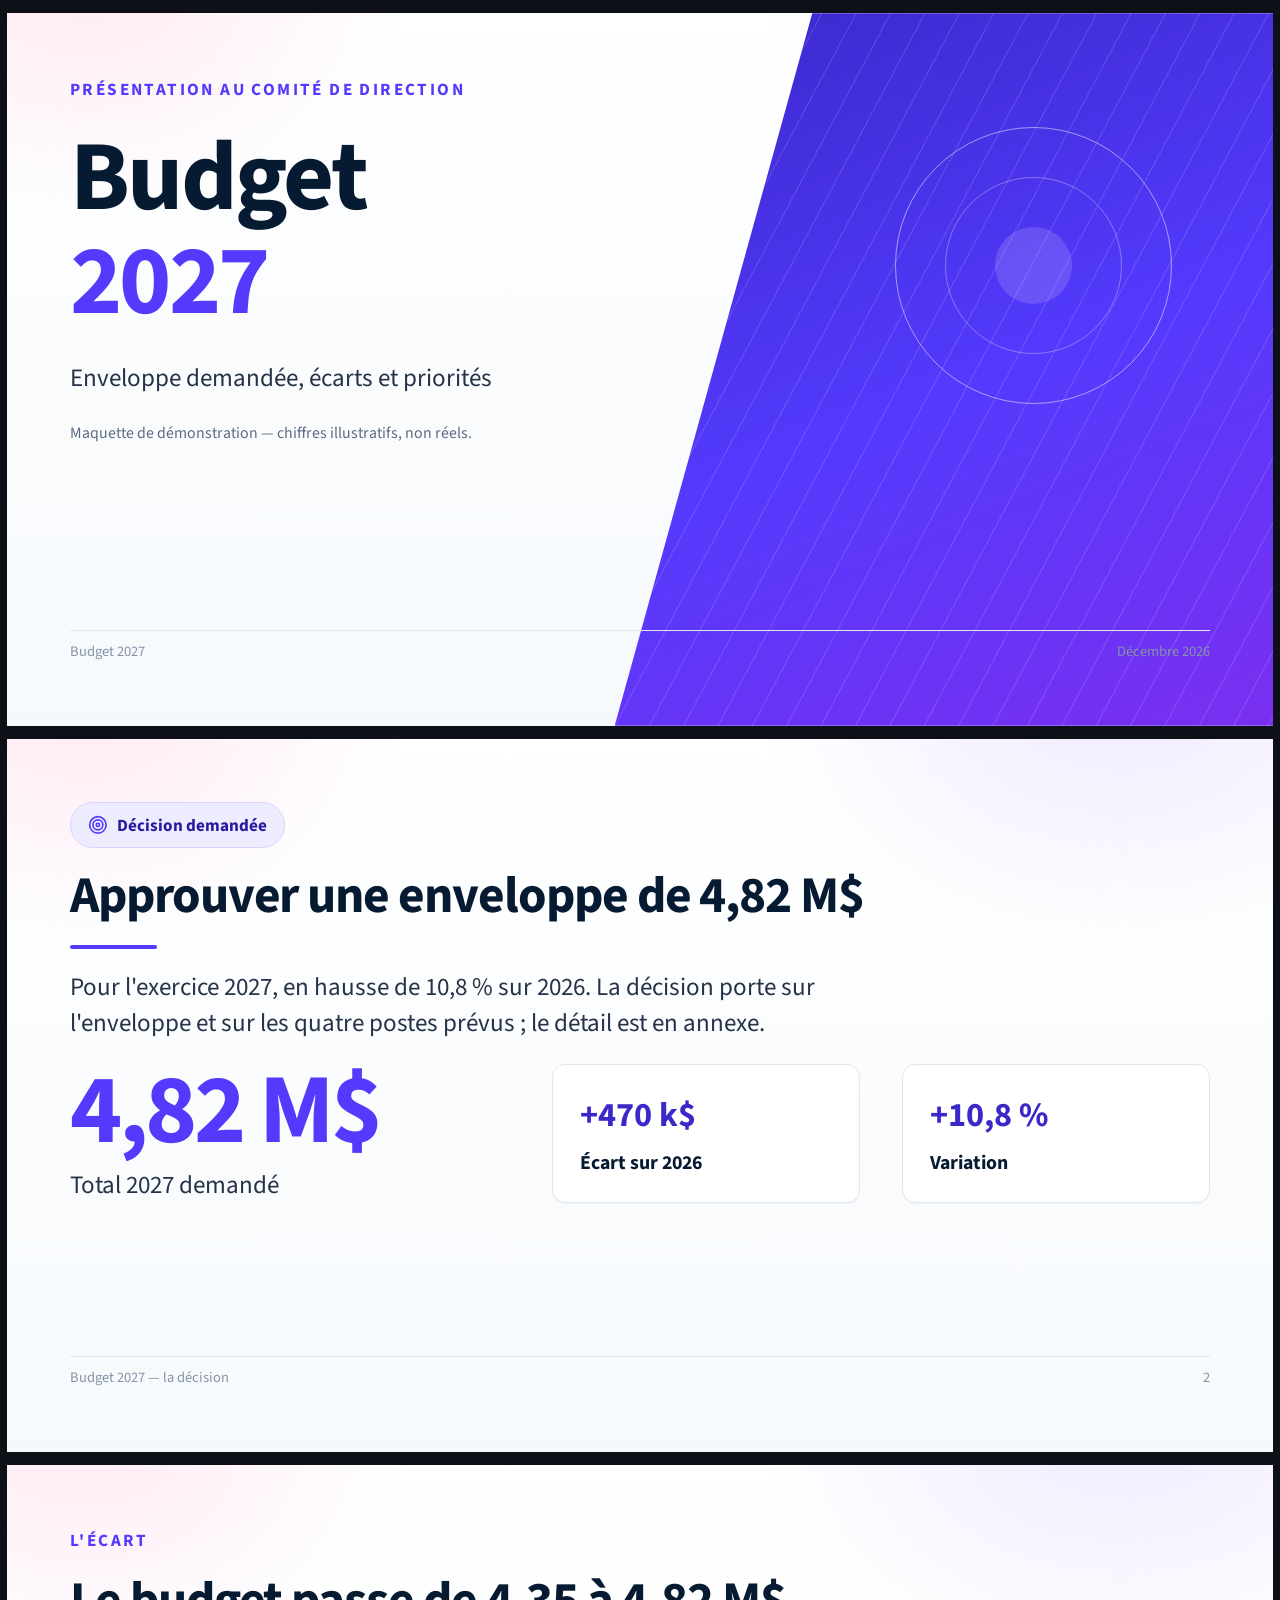
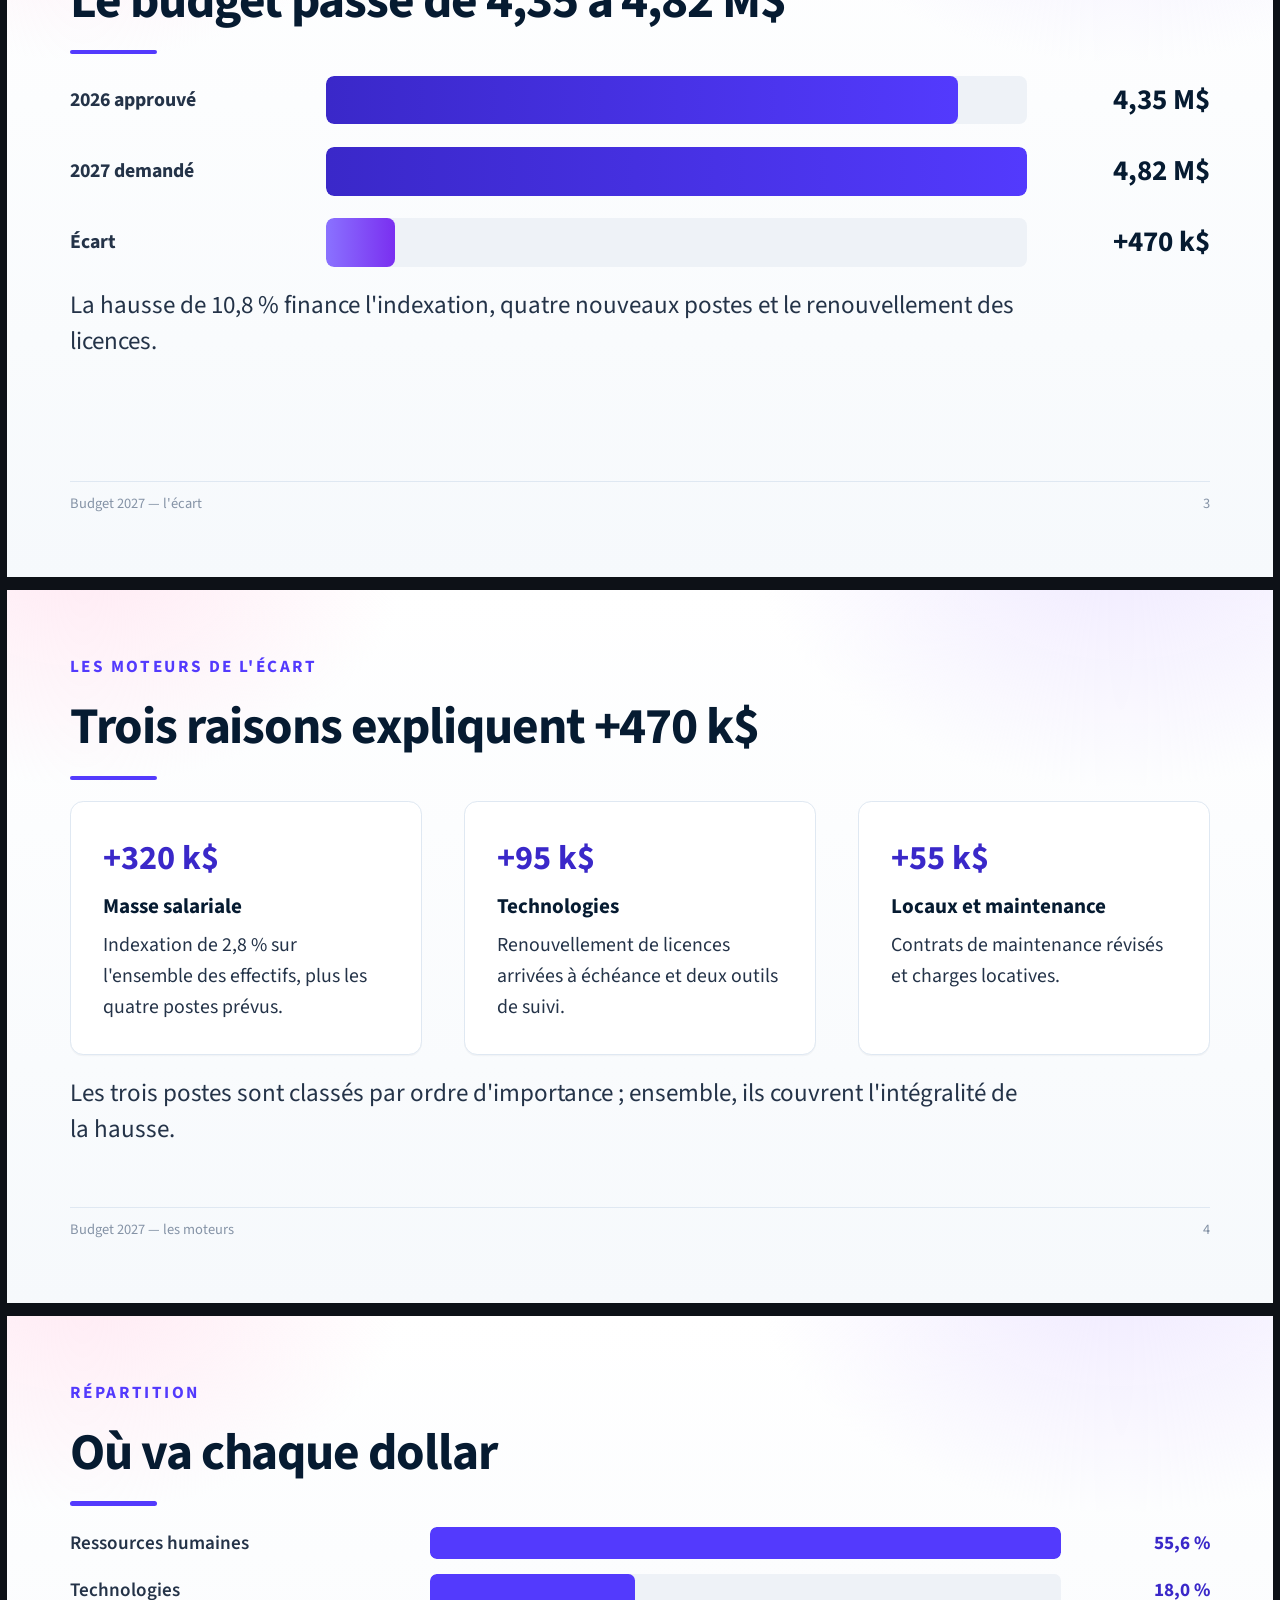
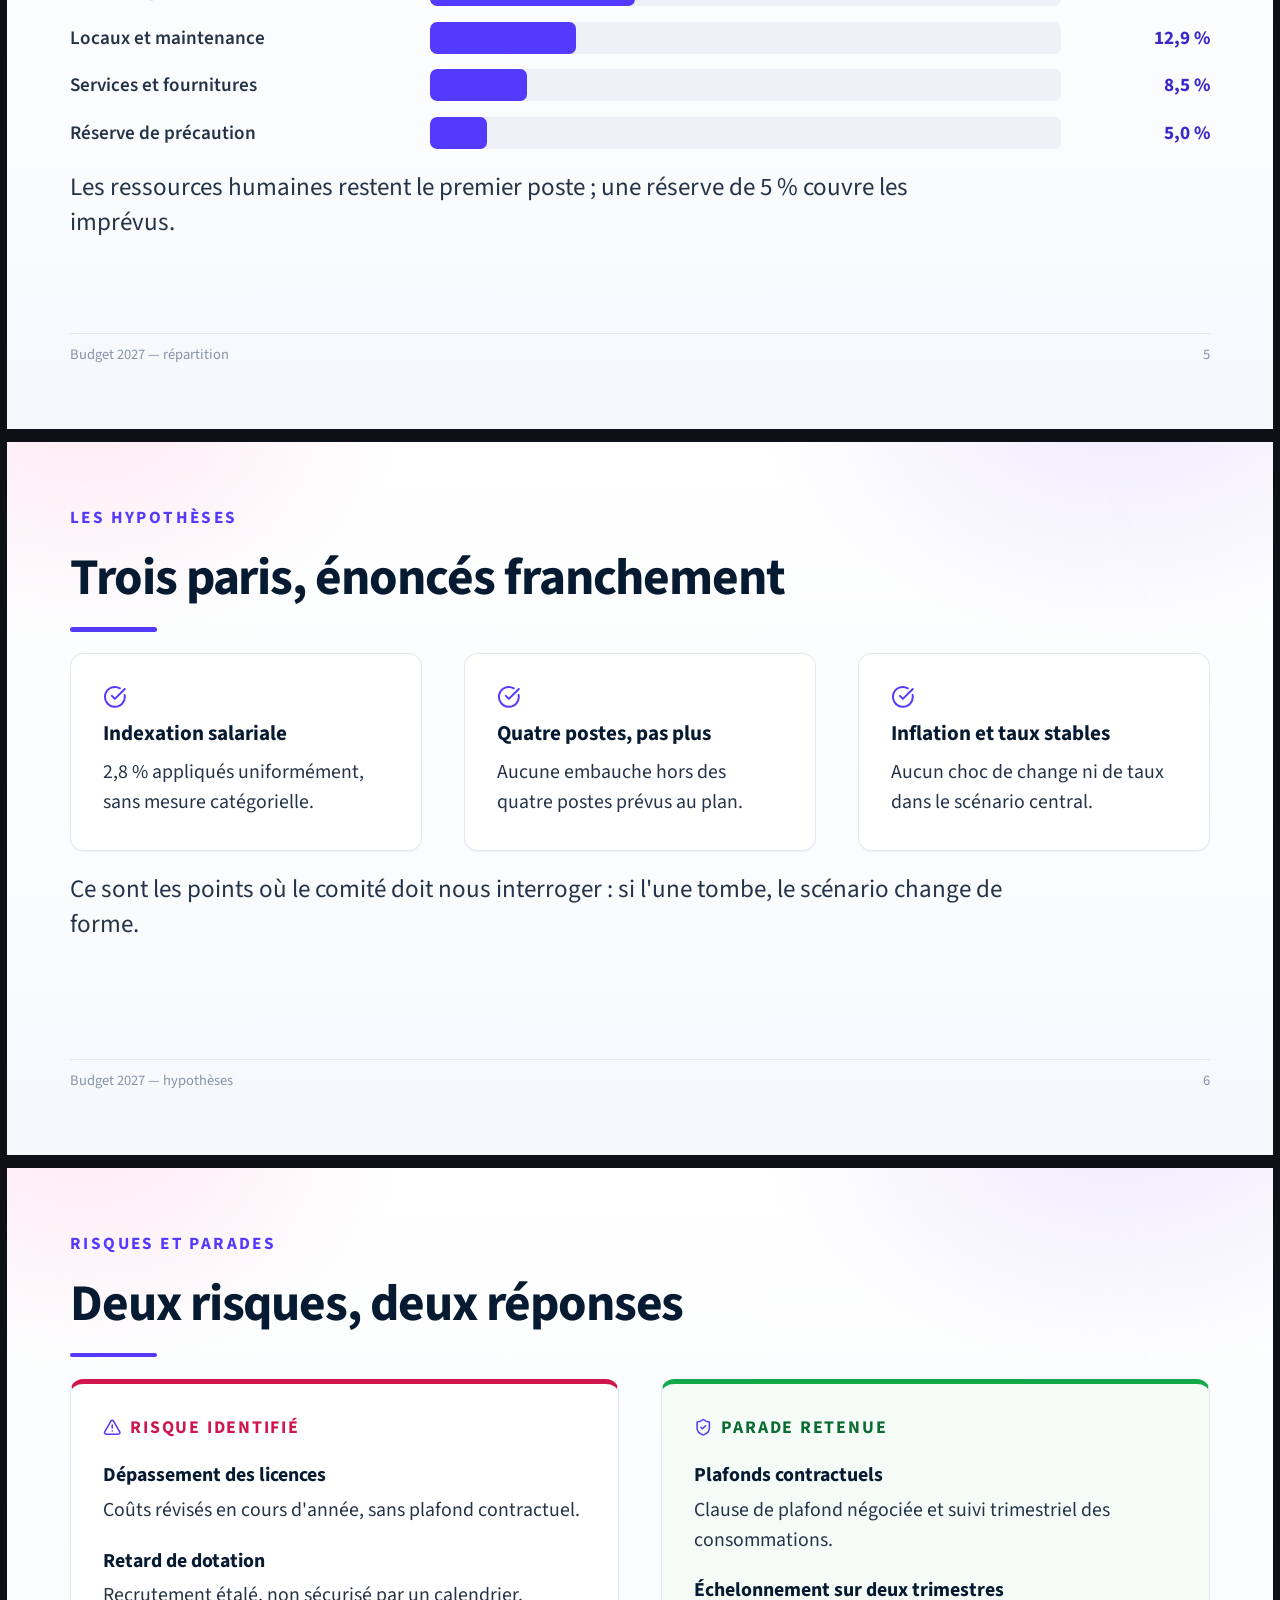
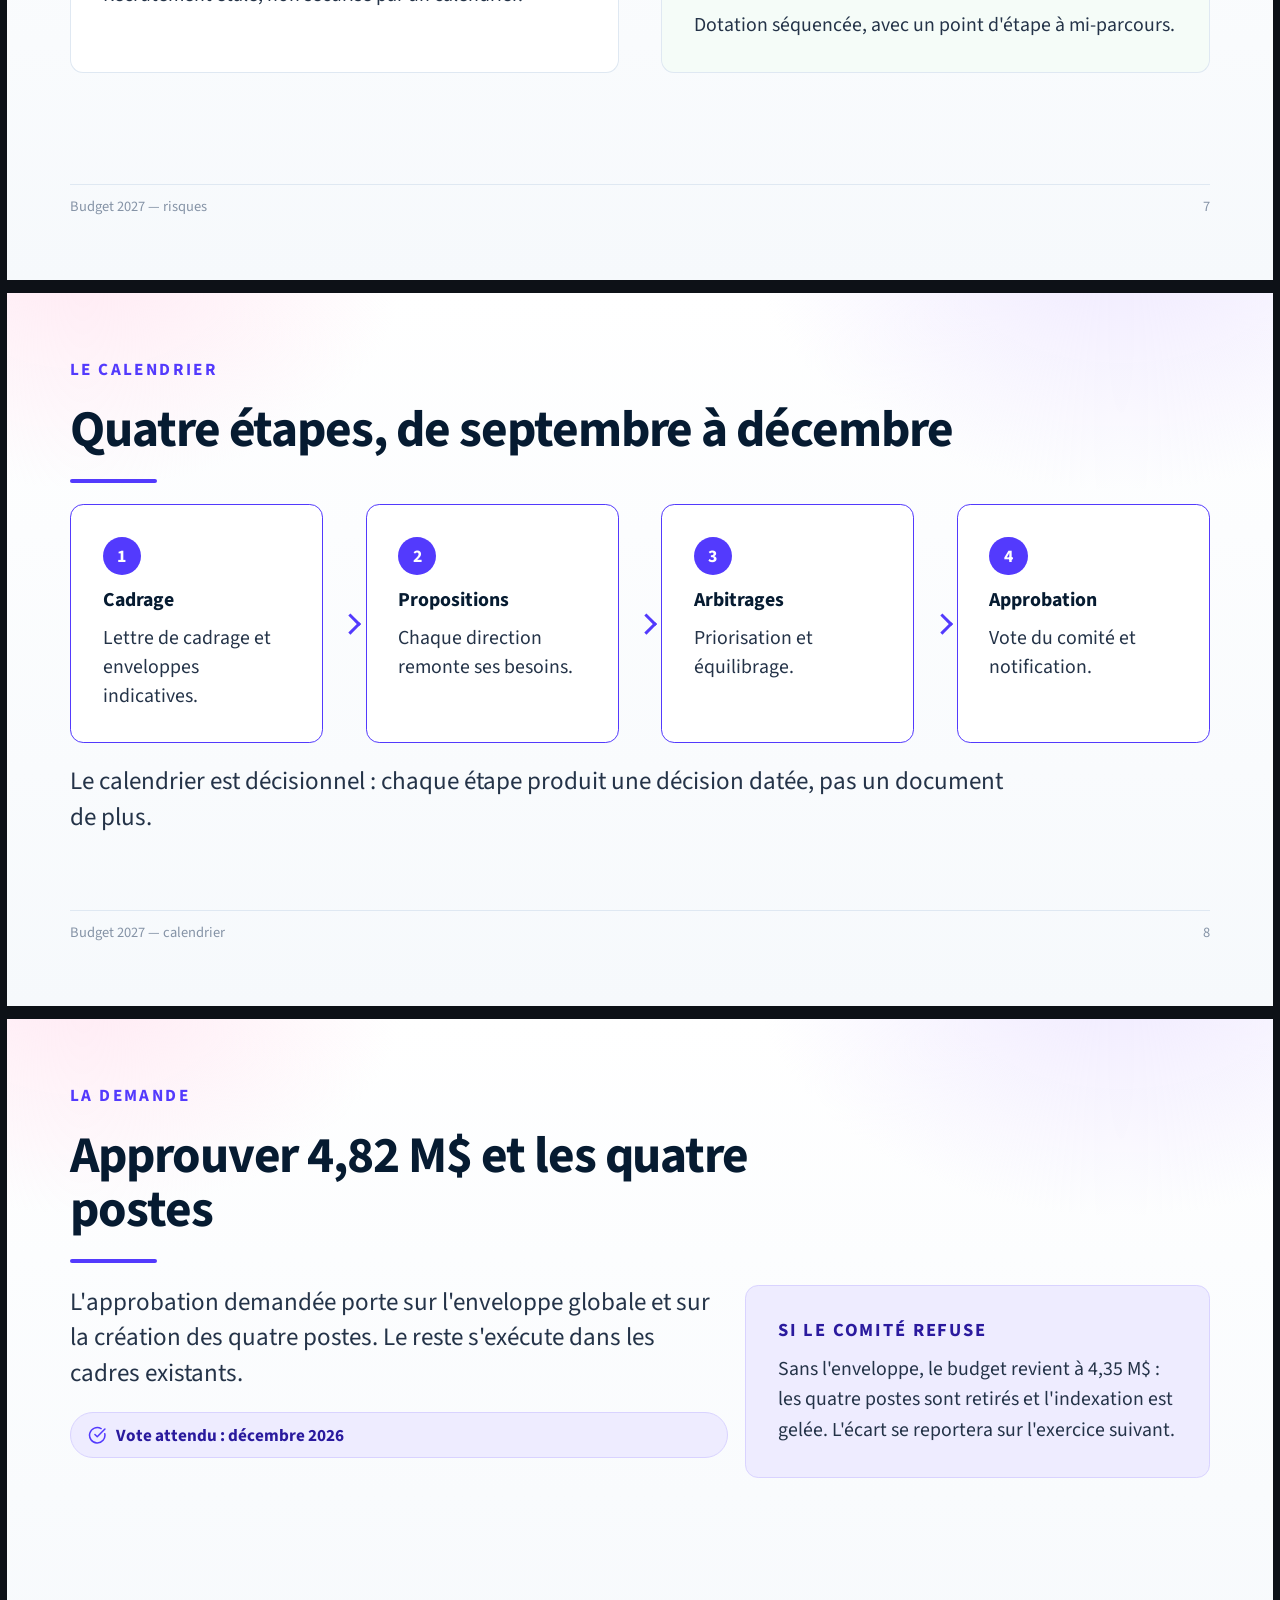
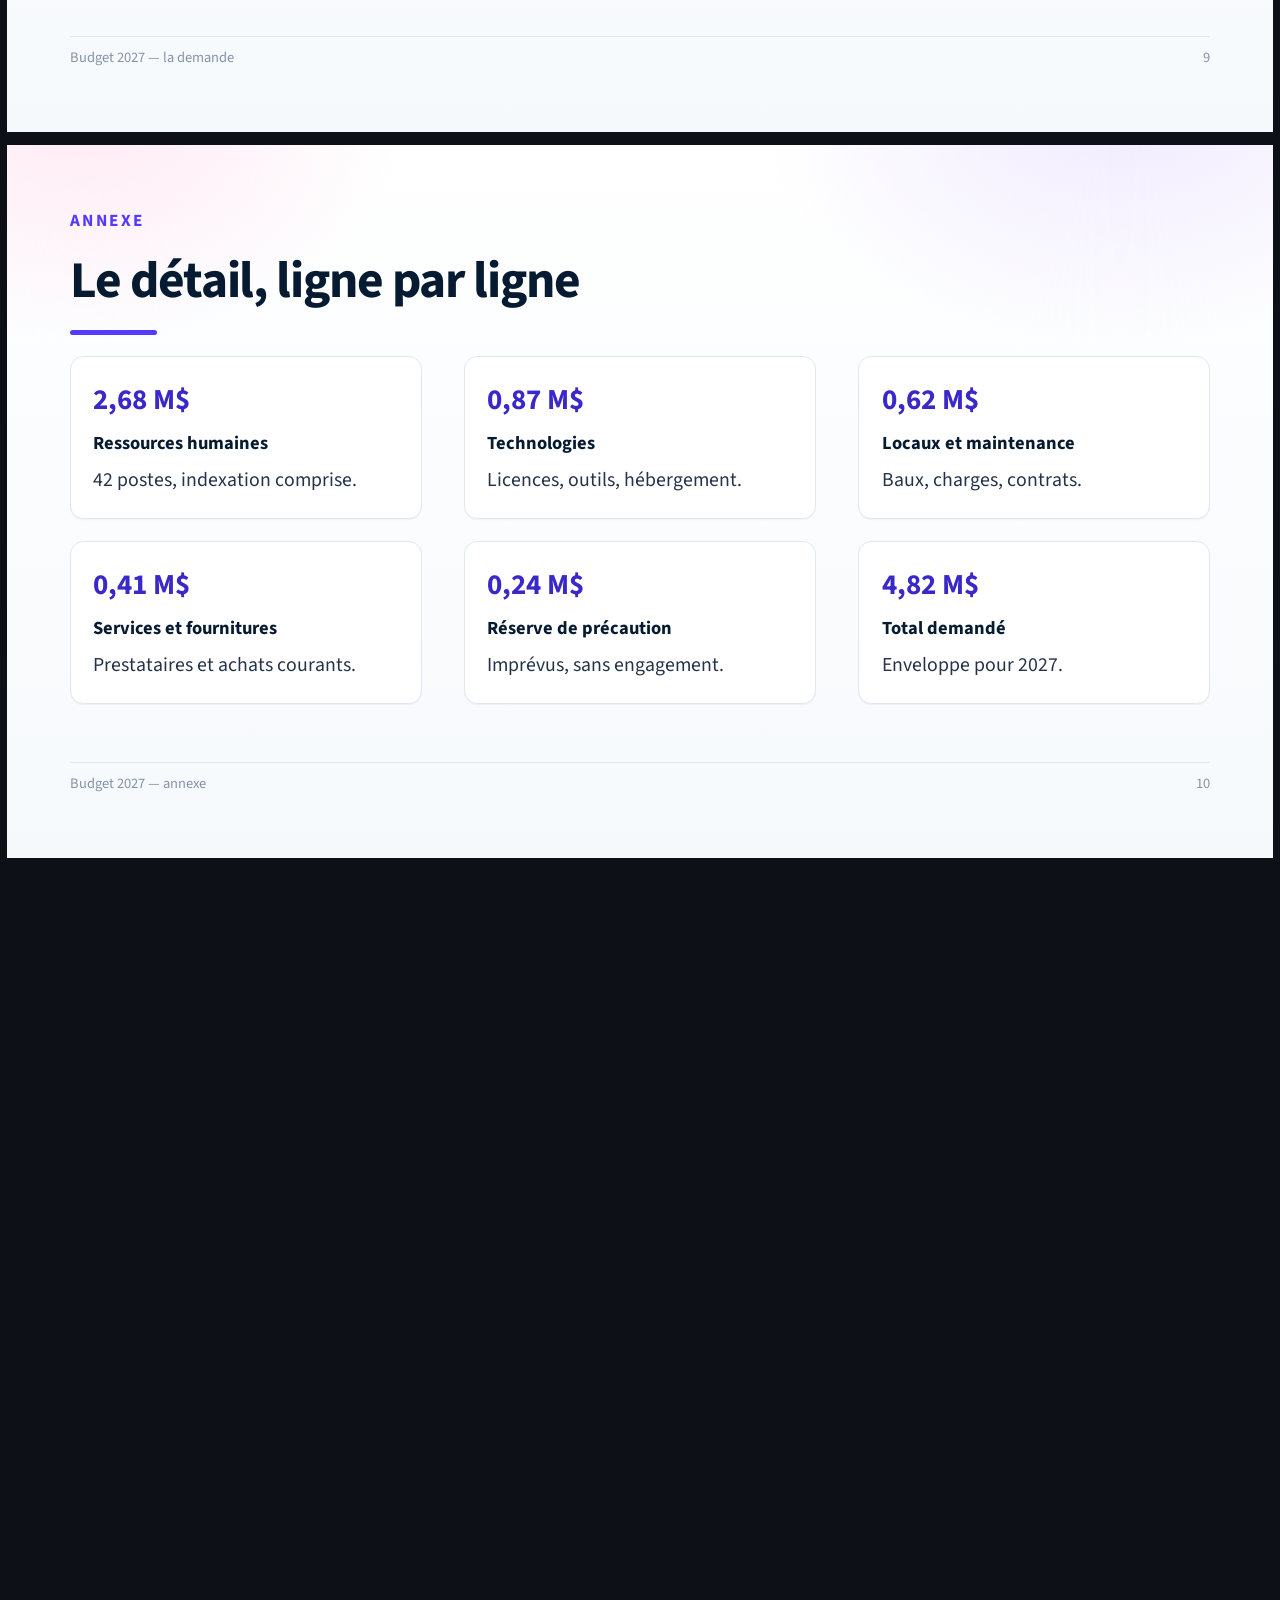
==== commit 19e36bf1: "Mise a l'echelle pour consultation mobile" ====
--- a/index.html
+++ b/index.html
@@ -391,7 +391,8 @@
 }
 *{box-sizing:border-box;margin:0;padding:0}
 body{background:#0d1117;font-family:'Source Sans 3','Liberation Sans',sans-serif;
-     -webkit-font-smoothing:antialiased}
+     -webkit-font-smoothing:antialiased;display:flex;flex-direction:column;
+     align-items:center;gap:20px;padding:20px 0}
 .slide{width:1920px;height:1080px;position:relative;overflow:hidden;
   background:radial-gradient(900px 620px at 88% -8%, #efe9ff 0%, rgba(239,233,255,0) 62%),
              radial-gradient(820px 600px at 6% -6%, #ffe9f3 0%, rgba(255,233,243,0) 60%),
@@ -643,4 +644,13 @@
   </div>
   <div class="pied"><span>Budget 2027 — annexe</span><span>10</span></div>
 </div>
+<script>
+/* mise a l'echelle : la planche 1920x1080 tient dans la fenetre (telephone, portable) */
+(function fit(){
+  if (window.innerWidth < 1900) document.body.style.zoom = window.innerWidth / 1940;
+})();
+window.addEventListener('resize', function(){
+  document.body.style.zoom = window.innerWidth < 1900 ? window.innerWidth / 1940 : 1;
+});
+</script>
 </body></html>
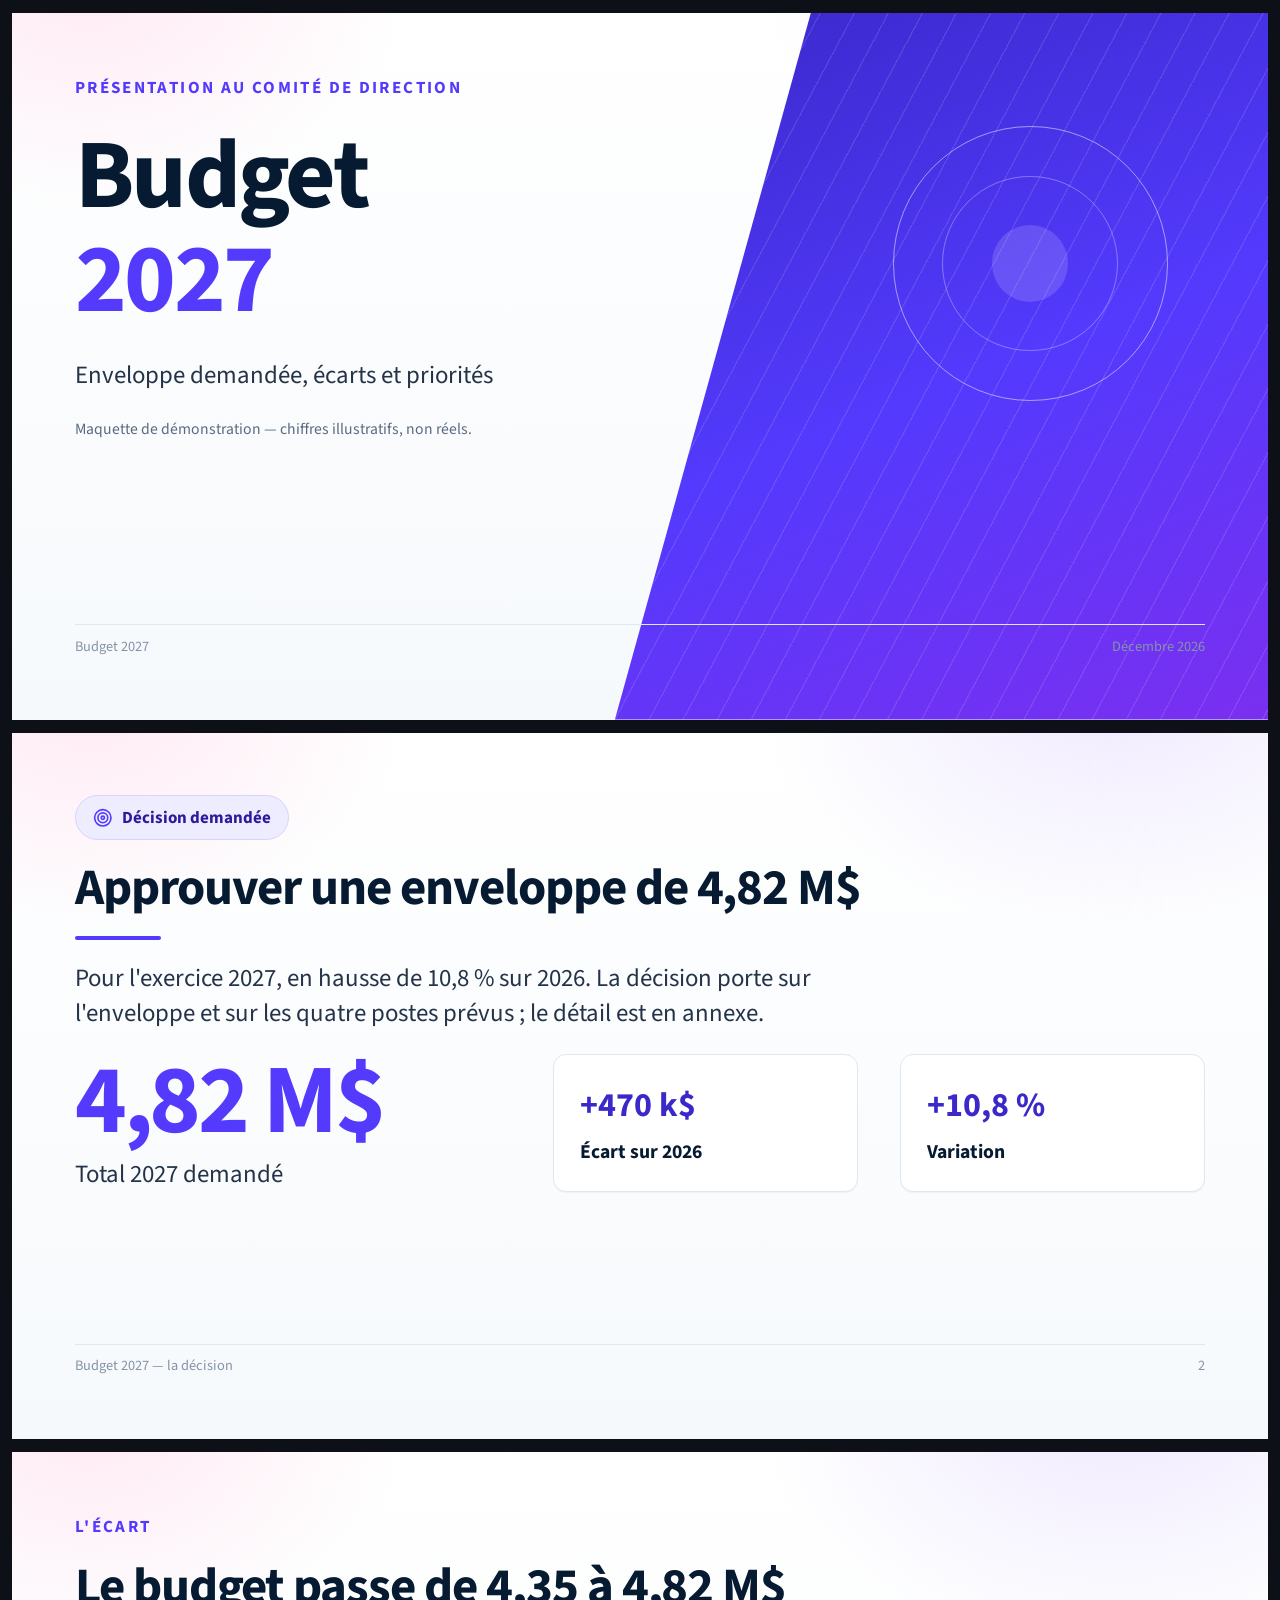
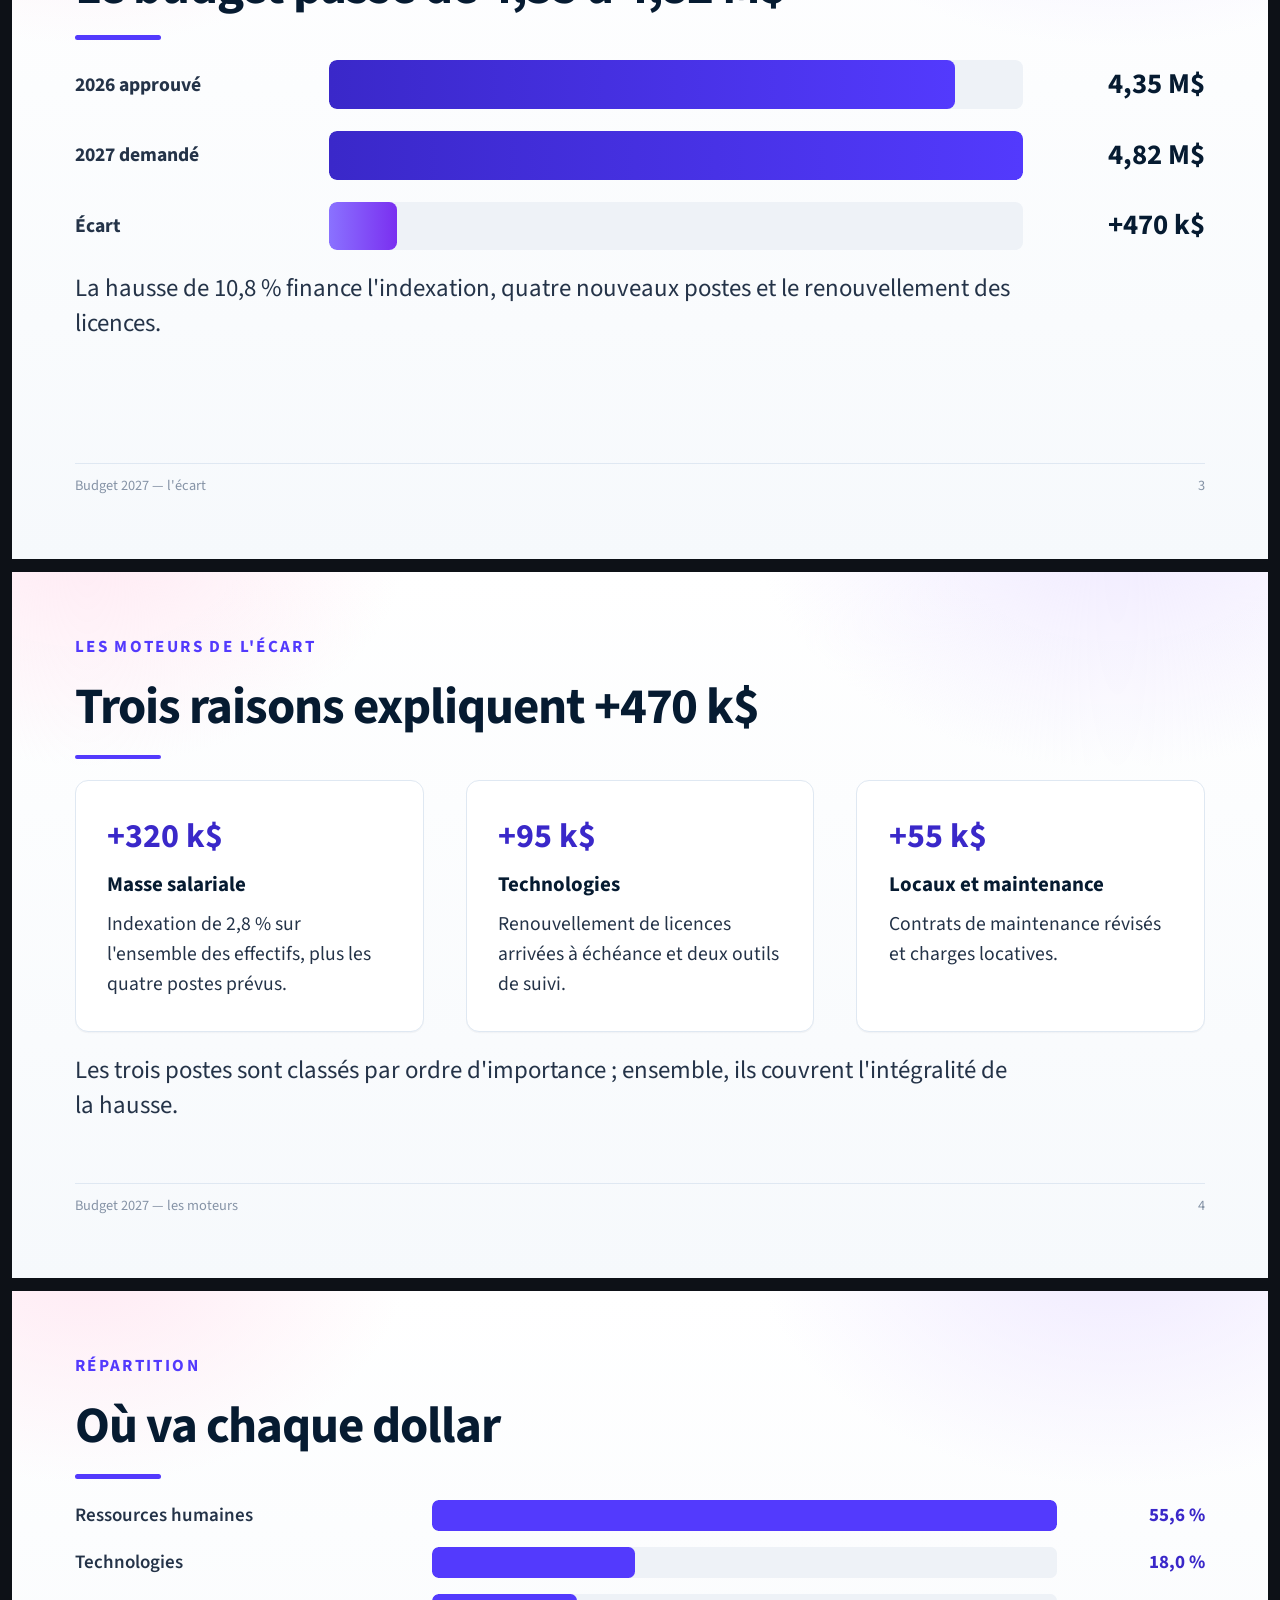
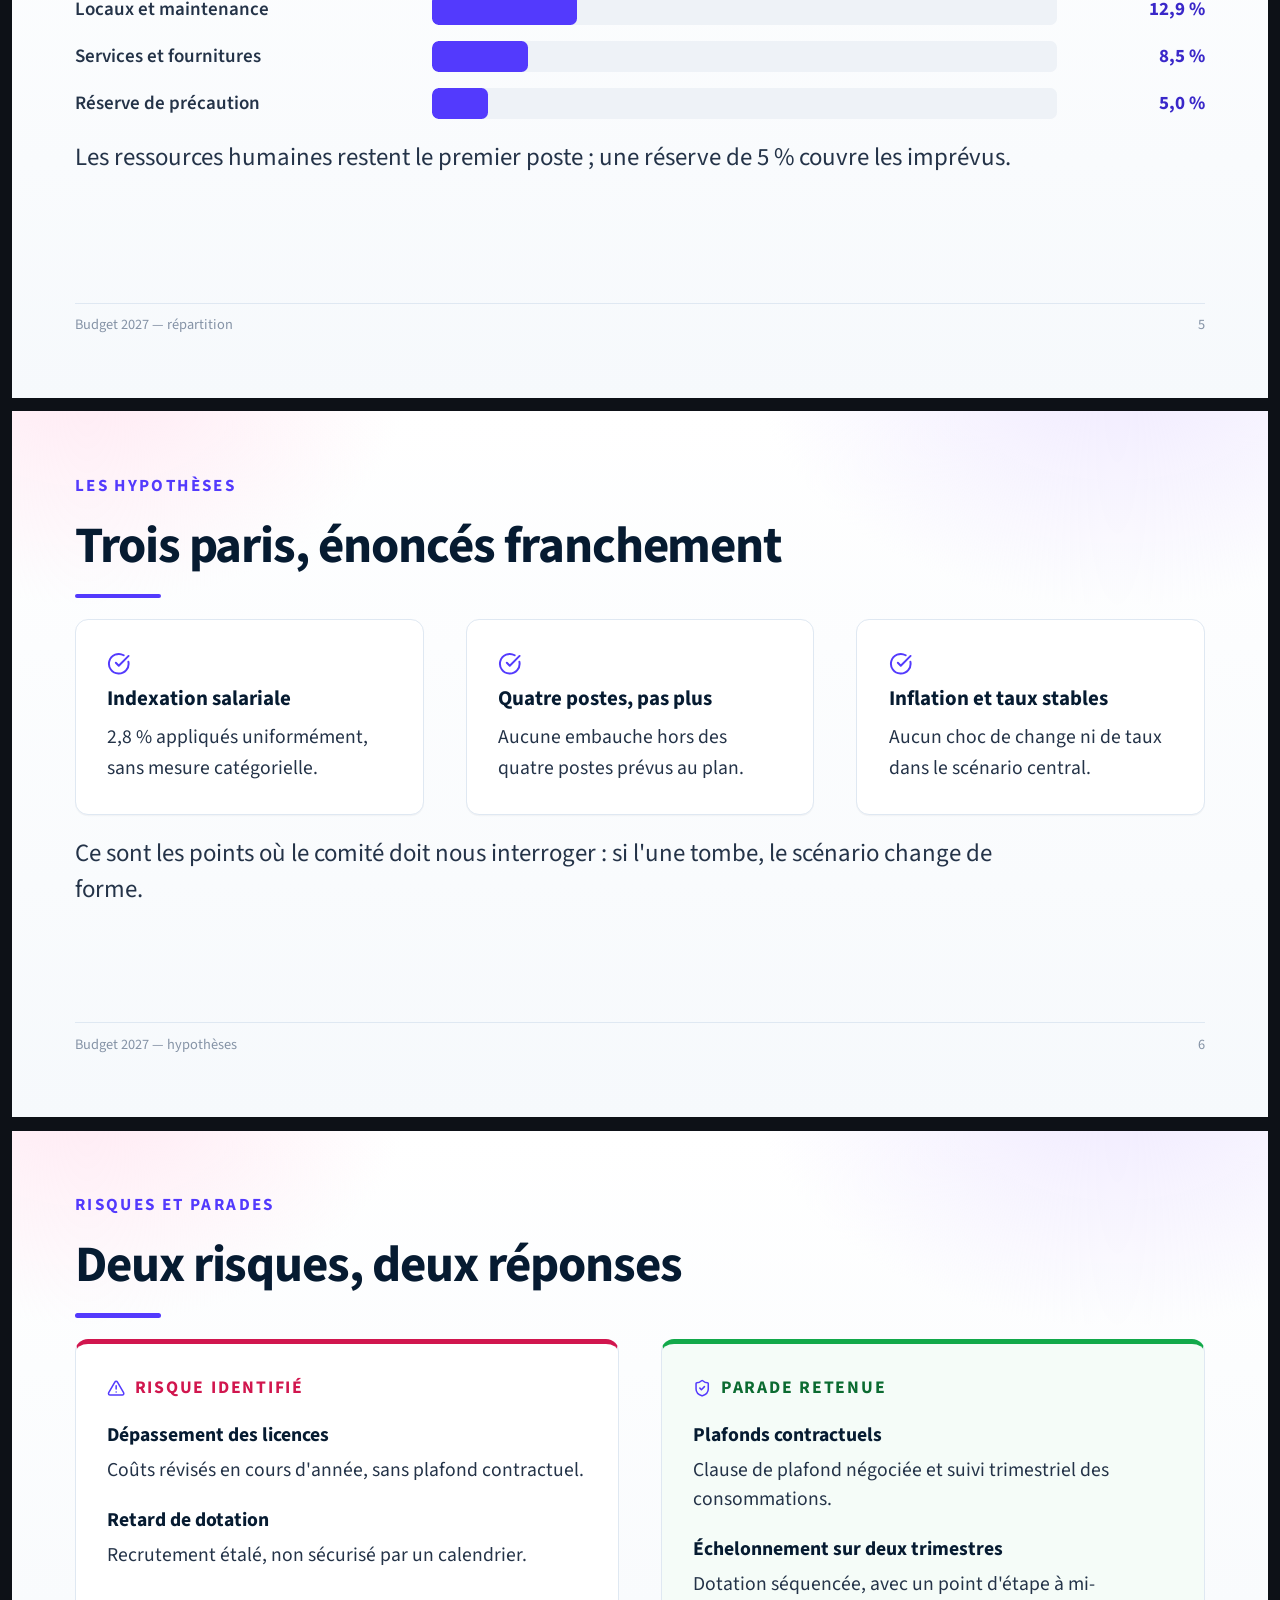
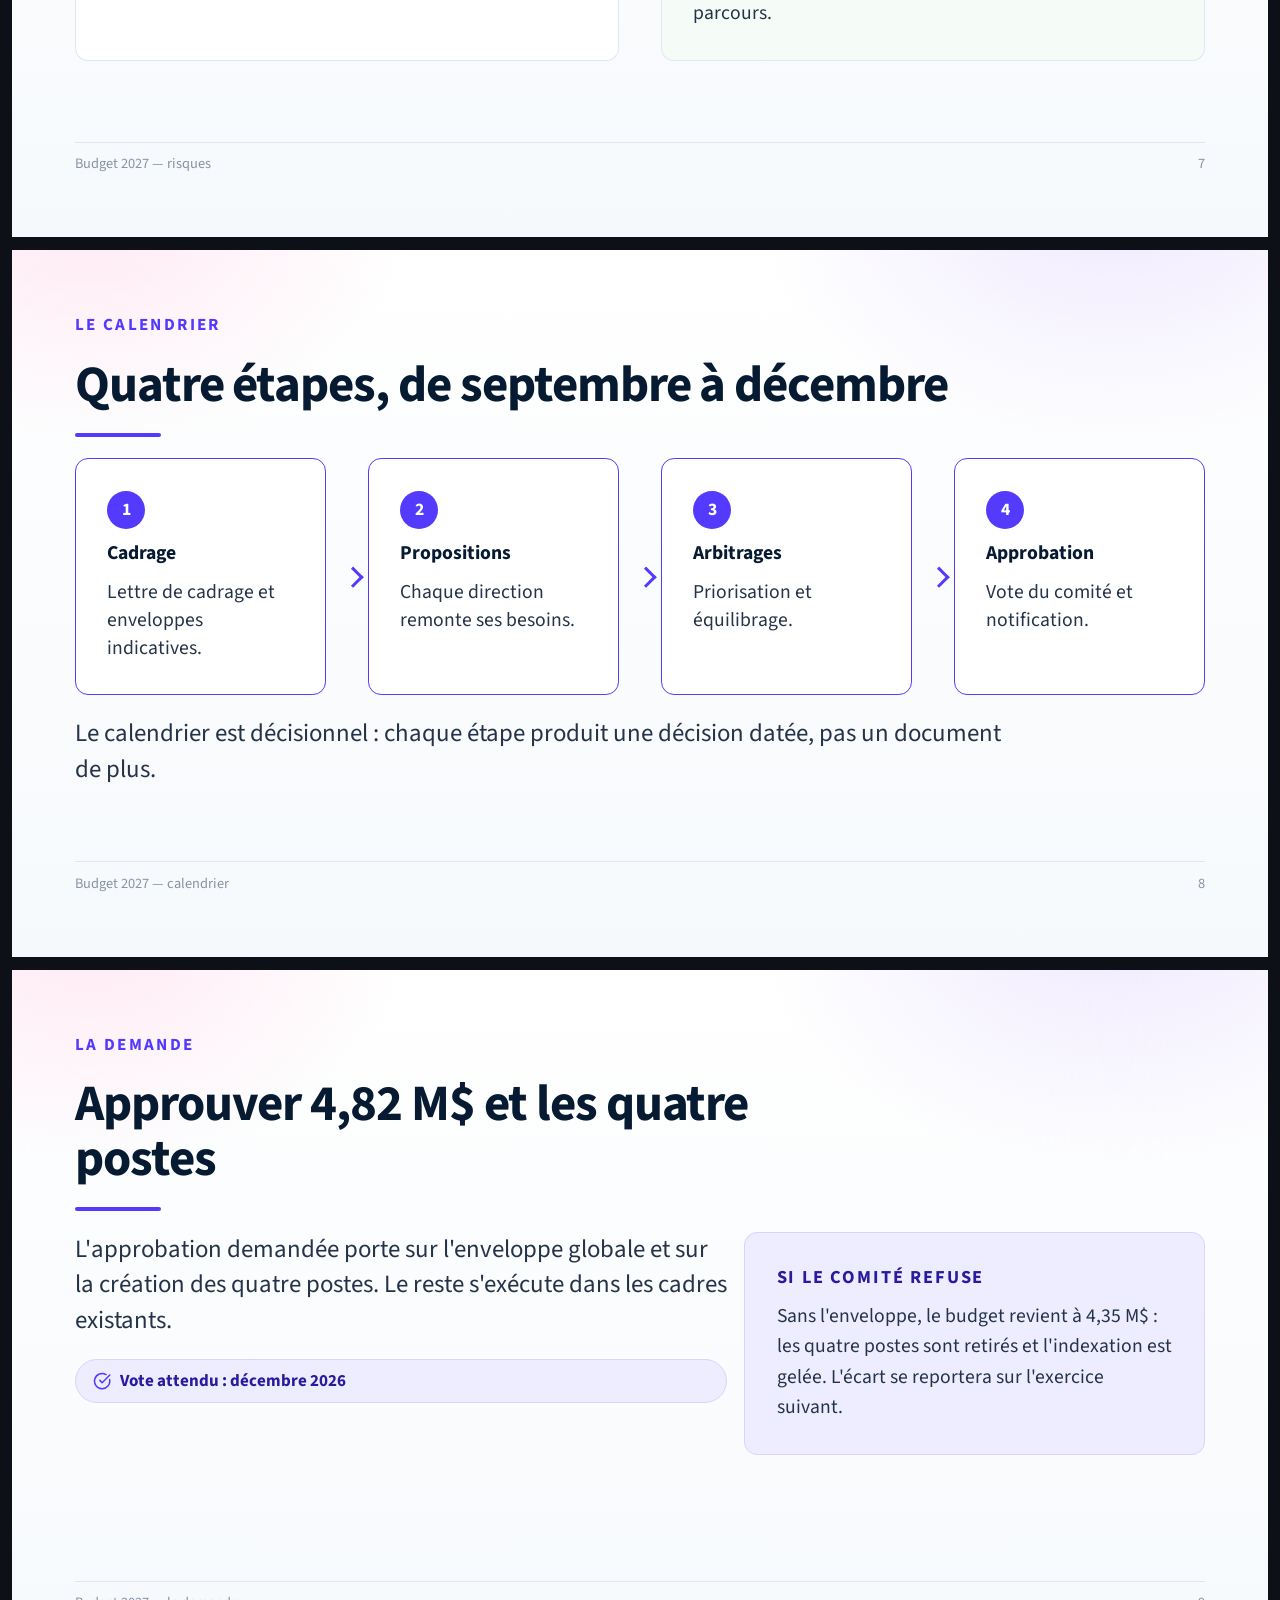
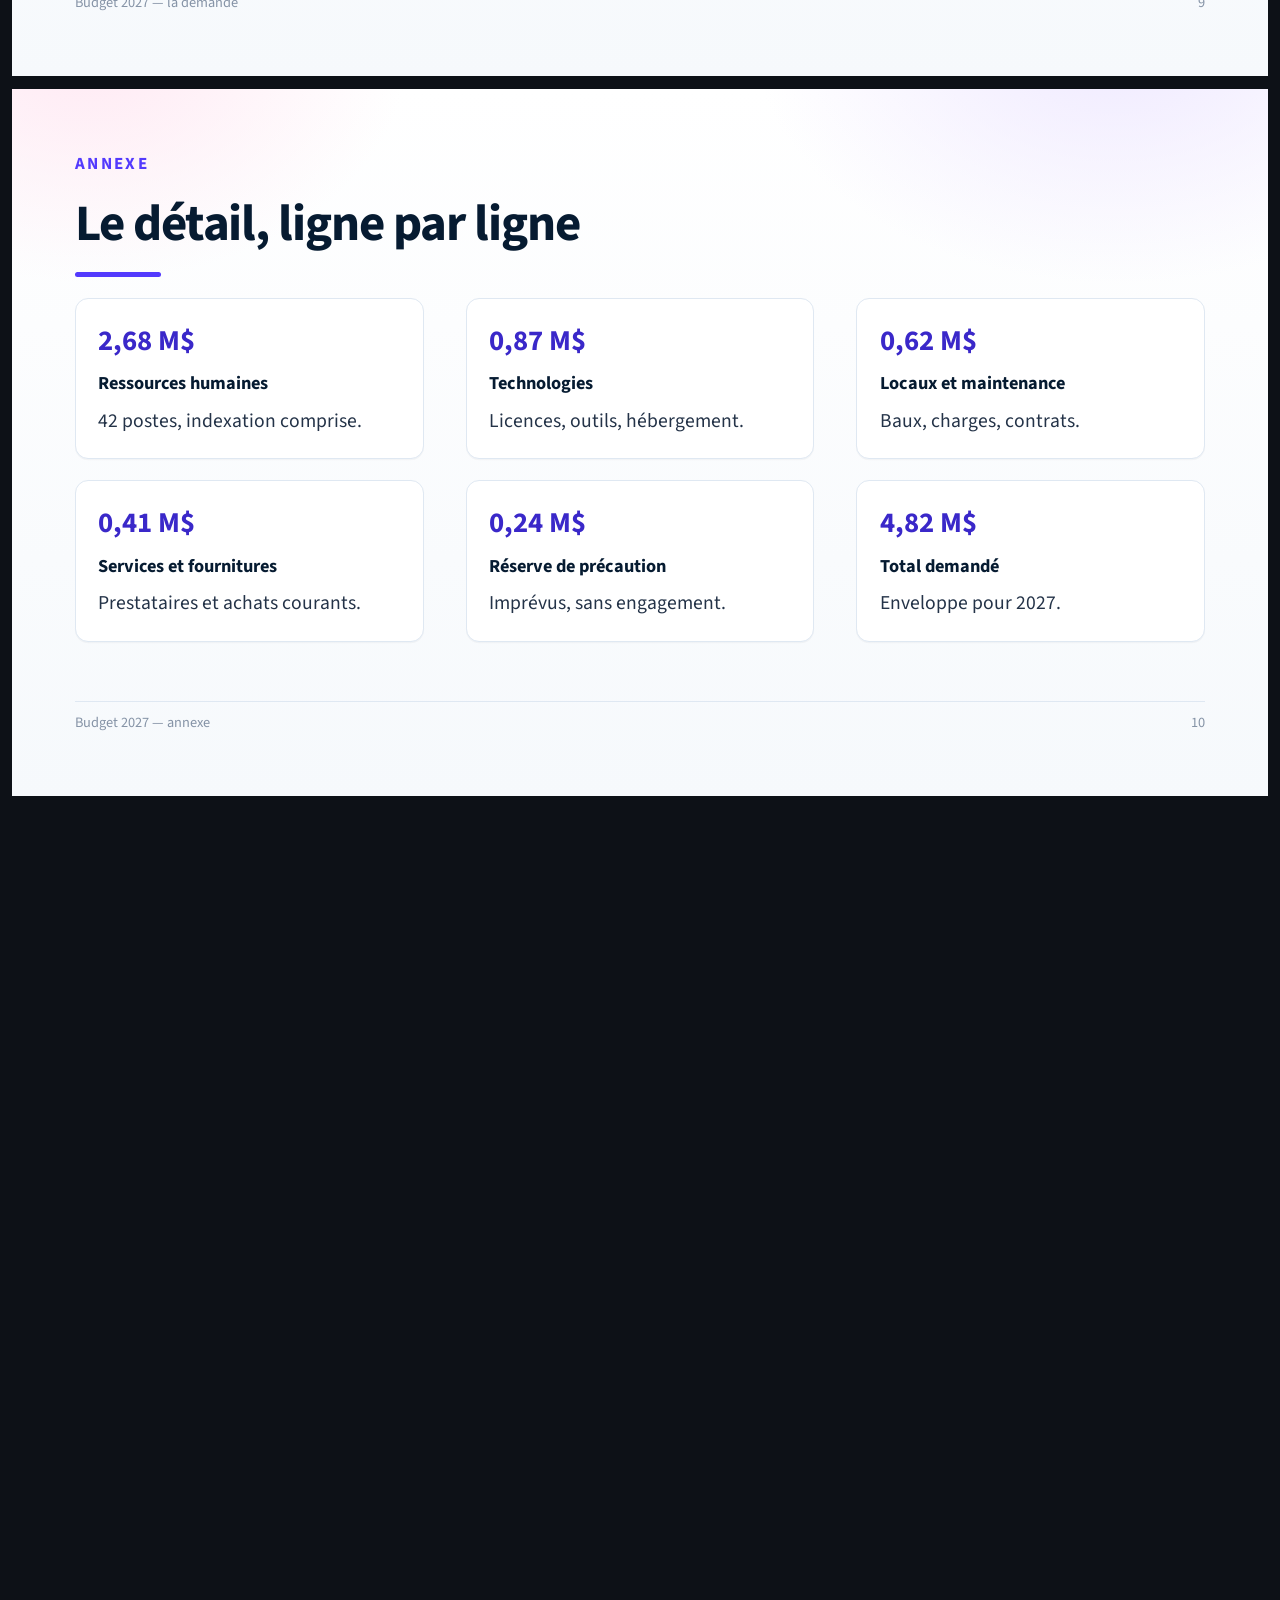
==== commit 00f49b81: "Ajustement du facteur d'echelle" ====
--- a/index.html
+++ b/index.html
@@ -647,10 +647,10 @@
 <script>
 /* mise a l'echelle : la planche 1920x1080 tient dans la fenetre (telephone, portable) */
 (function fit(){
-  if (window.innerWidth < 1900) document.body.style.zoom = window.innerWidth / 1940;
+  if (window.innerWidth < 1900) document.body.style.zoom = (window.innerWidth - 24) / 1920;
 })();
 window.addEventListener('resize', function(){
-  document.body.style.zoom = window.innerWidth < 1900 ? window.innerWidth / 1940 : 1;
+  document.body.style.zoom = window.innerWidth < 1900 ? (window.innerWidth - 24) / 1920 : 1;
 });
 </script>
 </body></html>
